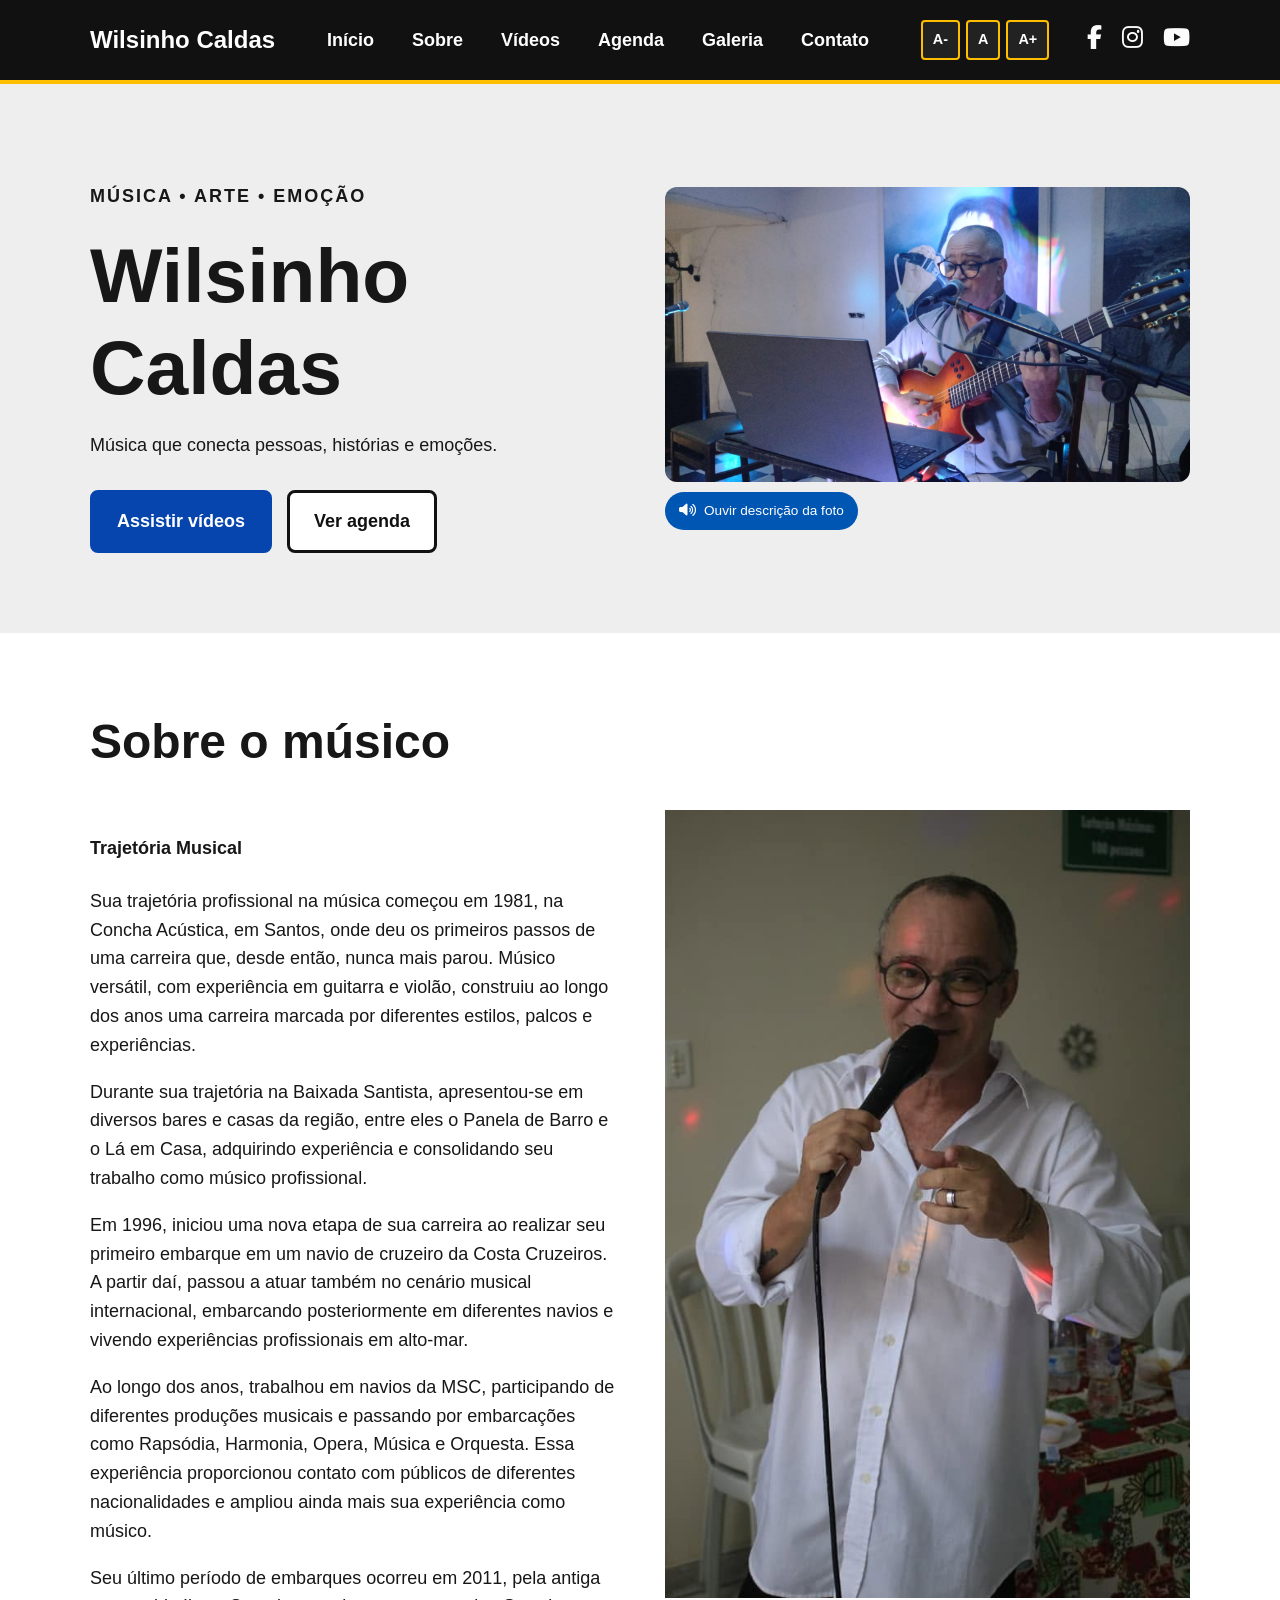
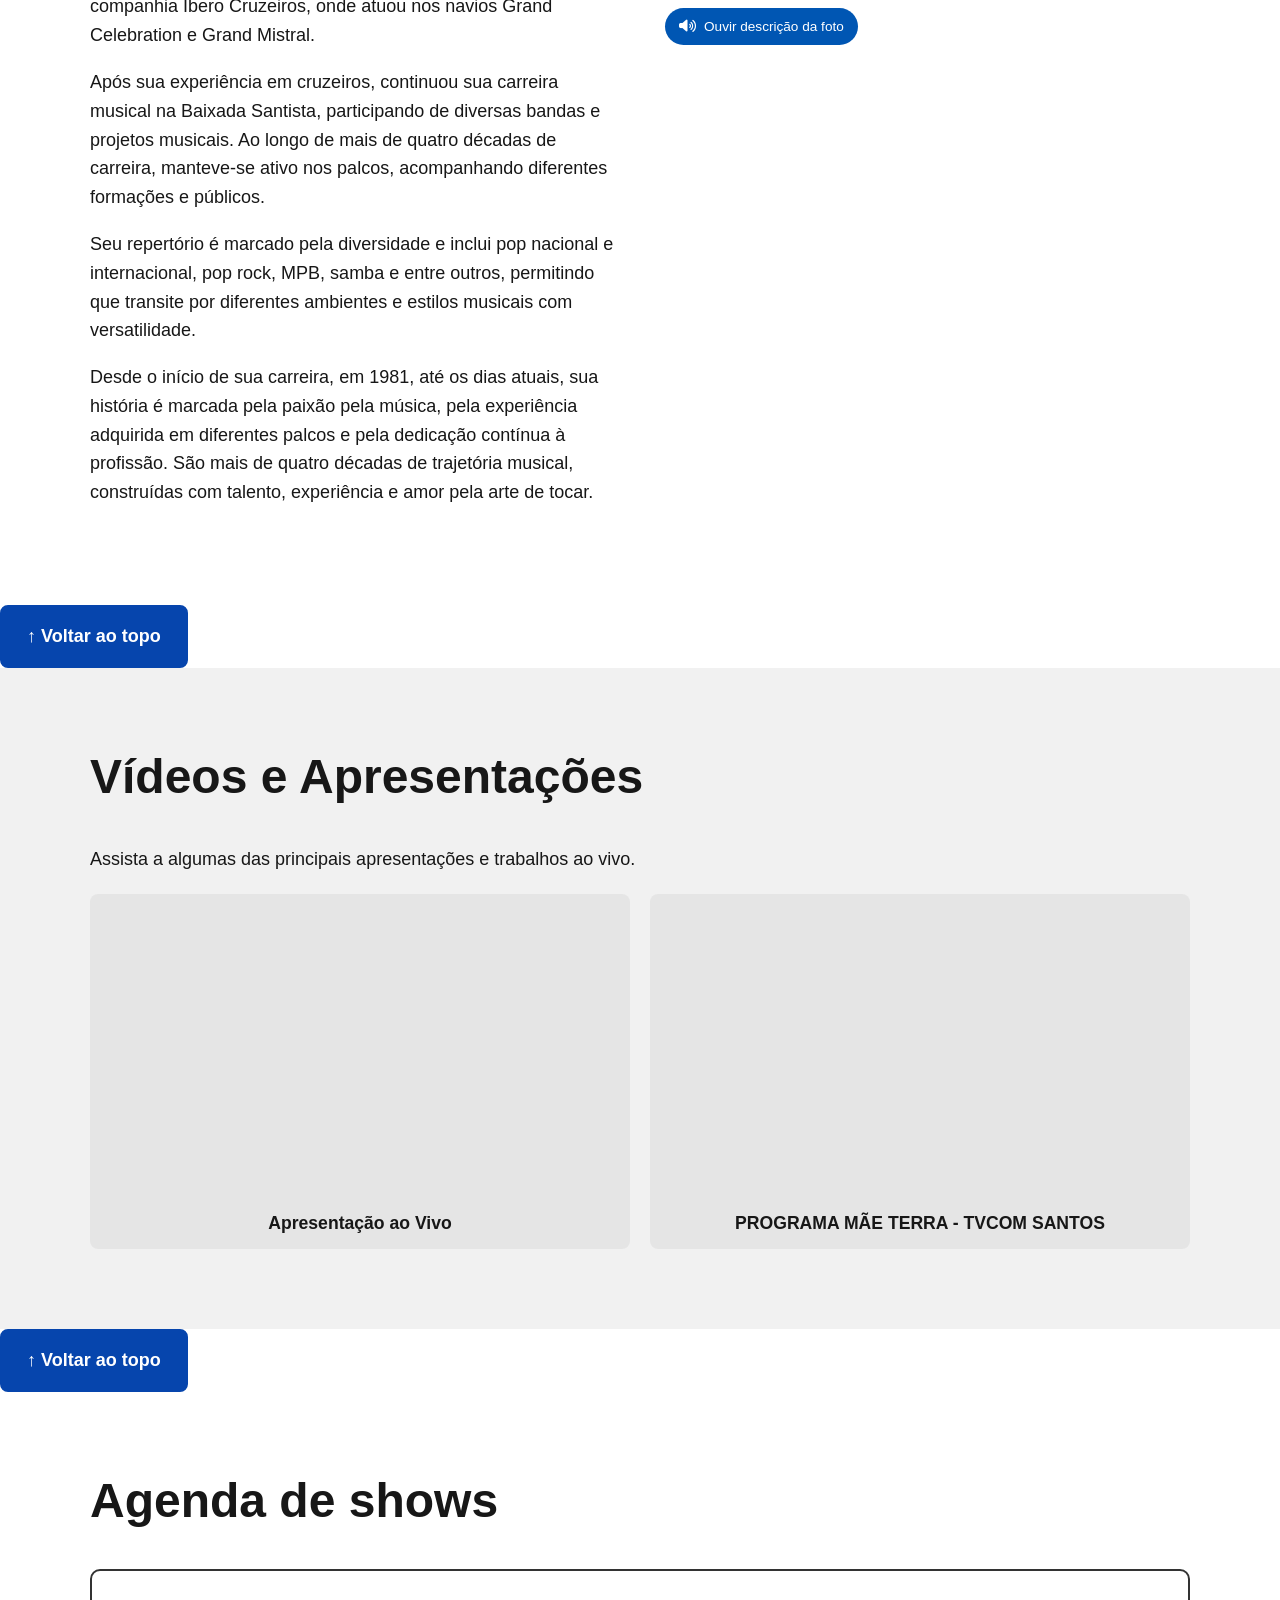
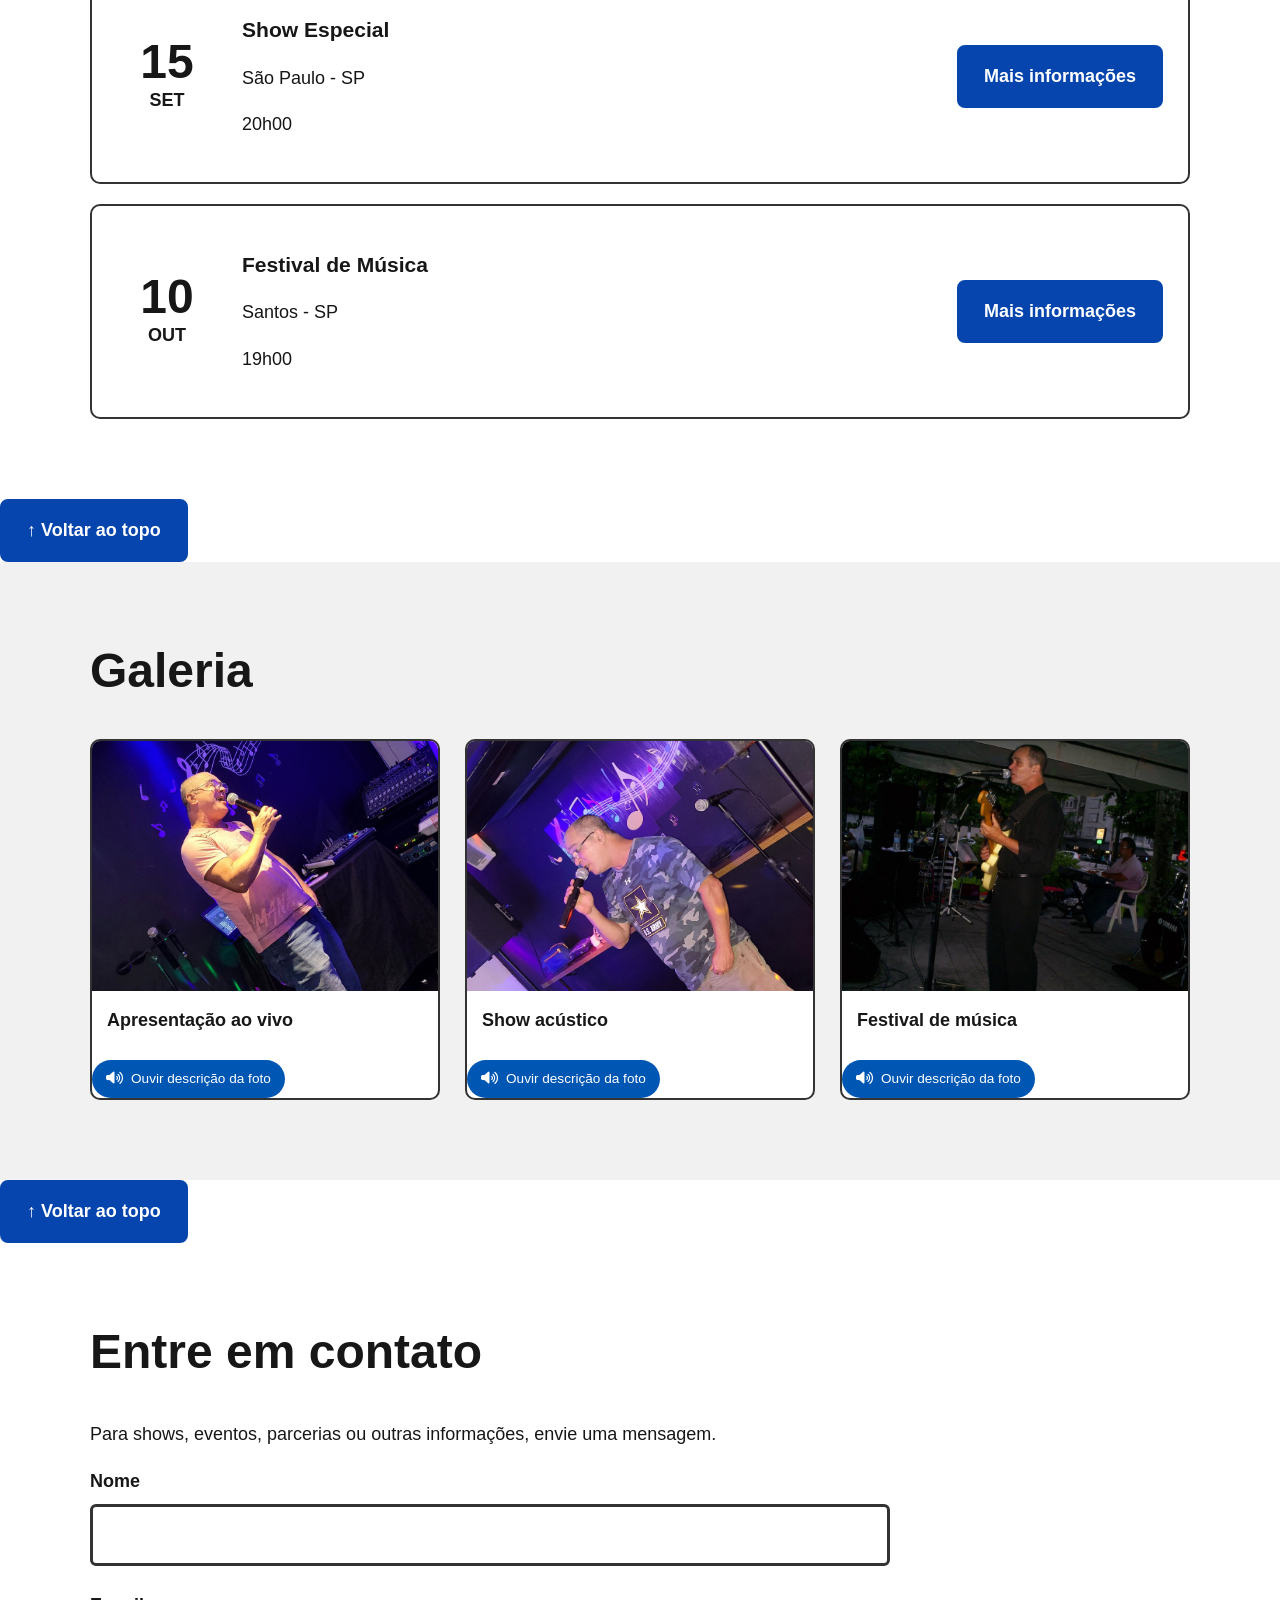
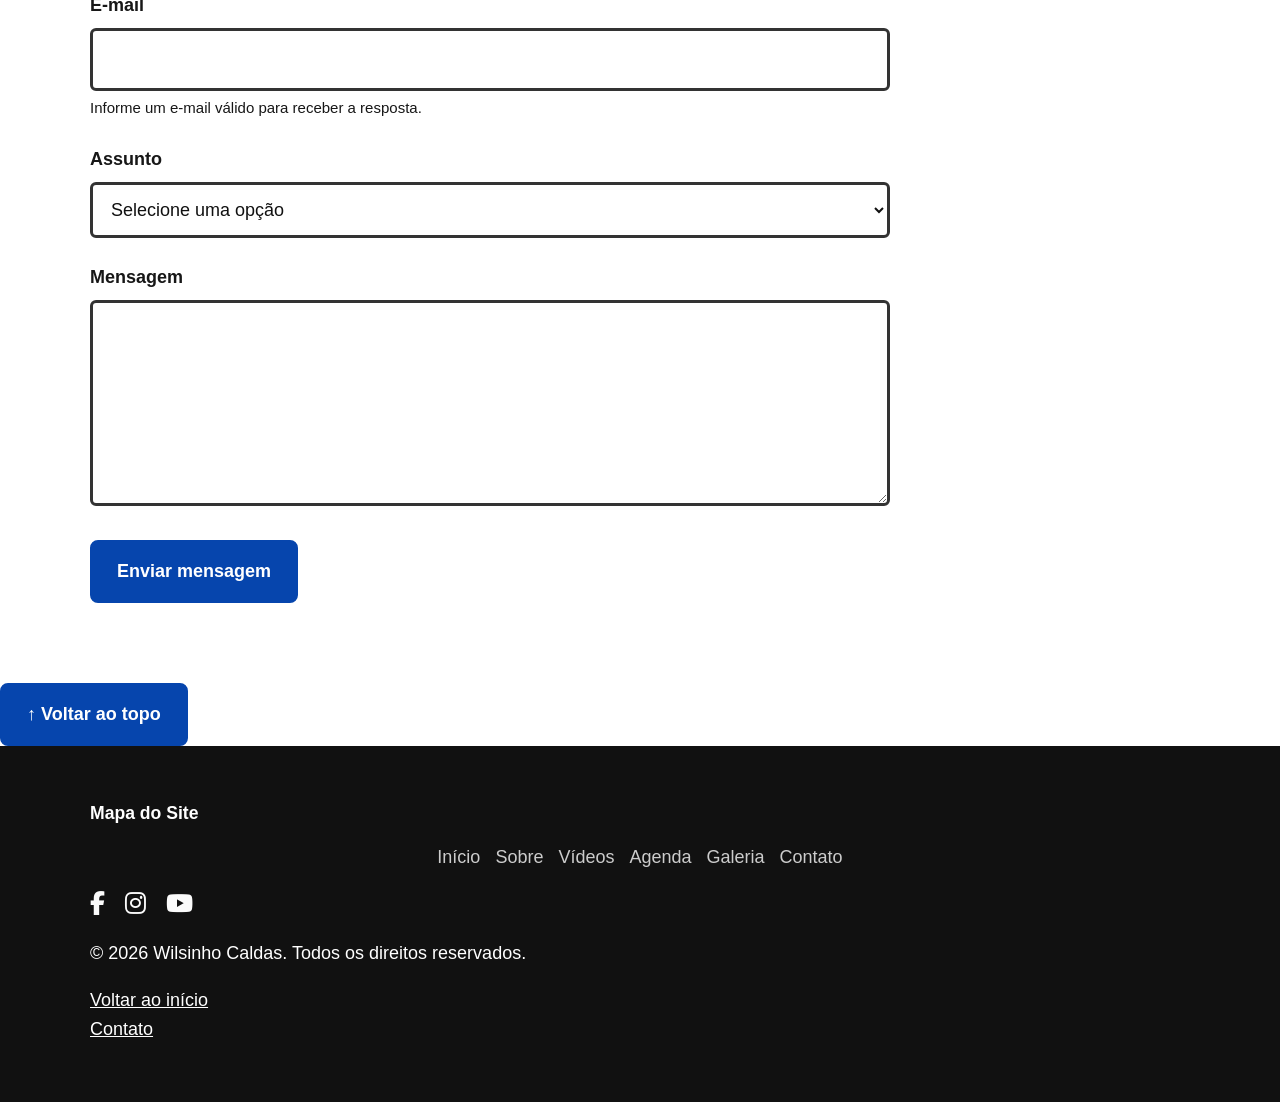
==== index.html @ 538ed463 "Update index.html" ====
<!DOCTYPE html>
<html lang="pt-BR">
<head>
    <meta charset="UTF-8">
    <meta name="viewport" content="width=device-width, initial-scale=1.0">

    <meta name="description"
          content="Site oficial do músico Wilsinho Caldas. Conheça sua história, vídeos, agenda de shows e entre em contato.">

    <title>Wilsinho Caldas | Site Oficial</title>

    <!-- Font Awesome para ícones de redes sociais -->
    <link rel="stylesheet" href="https://cdnjs.cloudflare.com/ajax/libs/font-awesome/6.5.1/css/all.min.css">

    <link rel="stylesheet" href="style.css">
</head>

<body>
    <!-- Link de libras -->
    <script src="https://vlibras.gov.br/app/vlibras-plugin.js"></script>

    <!-- Link para pular diretamente para o conteúdo -->
    <a class="skip-link" href="#conteudo">
        Pular para o conteúdo principal
    </a>

    <!-- Cabeçalho -->
    <header class="cabecalho">
        <div class="container cabecalho-conteudo">
            <a href="#inicio" class="logo" aria-label="Página inicial - Wilsinho Caldas">
                Wilsinho Caldas
            </a>
            <button
                class="menu-mobile-btn"
                id="menu-mobile-btn"
                type="button"
                aria-label="Abrir menu"
                aria-expanded="false"
                aria-controls="menu-principal">
                <i class="fa-solid fa-bars"></i>
            </button>
            <nav id="menu-principal" aria-label="Menu principal">
                <ul class="menu">
                    <li><a href="#inicio">Início</a></li>
                    <li><a href="#sobre">Sobre</a></li>
                    <li><a href="#videos">Vídeos</a></li>
                    <li><a href="#agenda">Agenda</a></li>
                    <li><a href="#galeria">Galeria</a></li>
                    <li><a href="#contato">Contato</a></li>
                </ul>
            </nav>
            <!-- Controles de Acessibilidade (Tamanho da Fonte) -->
            <div class="acessibilidade-fonte" role="region" aria-label="Controles de tamanho de texto">
                <button id="btn-diminuir-fonte" aria-label="Diminuir tamanho do texto" title="Diminuir fonte">A-</button>
                <button id="btn-resetar-fonte" aria-label="Restaurar tamanho original do texto" title="Tamanho padrão">A</button>
                <button id="btn-aumentar-fonte" aria-label="Aumentar tamanho do texto" title="Aumentar fonte">A+</button>
            </div>

            <!-- Redes Sociais no Cabeçalho -->
            <div class="redes-sociais">
                <a href="https://www.facebook.com/wilsinho.caldas" target="_blank" rel="noopener noreferrer" aria-label="Facebook de Wilsinho Caldas">
                    <i class="fa-brands fa-facebook-f"></i>
                </a>
                <a href="https://www.instagram.com/wilsinhocaldas/" target="_blank" rel="noopener noreferrer" aria-label="Instagram de Wilsinho Caldas">
                    <i class="fa-brands fa-instagram"></i>
                </a>
                <a href="https://www.youtube.com" target="_blank" rel="noopener noreferrer" aria-label="YouTube de Wilsinho Caldas">
                    <i class="fa-brands fa-youtube"></i>
                </a>
            </div>
        </div>
    </header>

    <!-- Conteúdo principal -->
    <main id="conteudo">

        <!-- Início -->
        <section id="inicio" class="hero" aria-labelledby="titulo-principal">
            <div class="container hero-conteudo">
                <div class="hero-texto">
                    <p class="subtitulo">MÚSICA • ARTE • EMOÇÃO</p>

                    <h1 id="titulo-principal">
                        Wilsinho Caldas
                    </h1>

                    <p>
                        Música que conecta pessoas, histórias e emoções.
                    </p>

                    <div class="botoes">
                        <a href="#videos" class="botao">
                            Assistir vídeos
                        </a>

                        <a href="#agenda" class="botao botao-secundario">
                            Ver agenda
                        </a>
                    </div>
                </div>

                <div class="hero-imagem">
                    <img
                        src="imagem/wil_tocando1.jpeg"
                        alt="Fotografia em plano médio de Wilsinho Caldas apresentando-se ao vivo. Ele está sentado, usa óculos e camisa cinza, e toca um violão elétrico enquanto canta no microfone em pedestal. À sua frente, sobre um suporte, há um notebook aberto. O painel ao fundo traz uma imagem decorativa sob luzes coloridas."
                    >
                    <button type="button" class="btn-ouvir-descricao" onclick="lerDescricao(this)" aria-label="Ouvir descrição da imagem de Wilsinho Caldas tocando violão">
                        <i class="fa-solid fa-volume-high"></i> Ouvir descrição da foto
                    </button>
                </div>
            </div>
        </section>

        <!-- Sobre -->
        <section id="sobre" class="secao" aria-labelledby="titulo-sobre">
            <div class="container">
                <h2 id="titulo-sobre">
                    Sobre o músico
                </h2>

                <div class="sobre-conteudo">
                    <div class="sobre-texto">
                        <h4>Trajetória Musical</h4>
                        <p>Sua trajetória profissional na música começou em 1981, na Concha Acústica, em Santos, onde deu os primeiros passos de uma carreira que, desde então, nunca mais parou. Músico versátil, com experiência em guitarra e violão, construiu ao longo dos anos uma carreira marcada por diferentes estilos, palcos e experiências.</p>

                        <p>Durante sua trajetória na Baixada Santista, apresentou-se em diversos bares e casas da região, entre eles o Panela de Barro e o Lá em Casa, adquirindo experiência e consolidando seu trabalho como músico profissional.</p>

                        <p>Em 1996, iniciou uma nova etapa de sua carreira ao realizar seu primeiro embarque em um navio de cruzeiro da Costa Cruzeiros. A partir daí, passou a atuar também no cenário musical internacional, embarcando posteriormente em diferentes navios e vivendo experiências profissionais em alto-mar.</p>

                        <p>Ao longo dos anos, trabalhou em navios da MSC, participando de diferentes produções musicais e passando por embarcações como Rapsódia, Harmonia, Opera, Música e Orquesta. Essa experiência proporcionou contato com públicos de diferentes nacionalidades e ampliou ainda mais sua experiência como músico.</p>

                        <p>Seu último período de embarques ocorreu em 2011, pela antiga companhia Ibero Cruzeiros, onde atuou nos navios Grand Celebration e Grand Mistral.</p>

                        <p>Após sua experiência em cruzeiros, continuou sua carreira musical na Baixada Santista, participando de diversas bandas e projetos musicais. Ao longo de mais de quatro décadas de carreira, manteve-se ativo nos palcos, acompanhando diferentes formações e públicos.</p>

                        <p>Seu repertório é marcado pela diversidade e inclui pop nacional e internacional, pop rock, MPB, samba e entre outros, permitindo que transite por diferentes ambientes e estilos musicais com versatilidade.</p>

                        <p>Desde o início de sua carreira, em 1981, até os dias atuais, sua história é marcada pela paixão pela música, pela experiência adquirida em diferentes palcos e pela dedicação contínua à profissão. São mais de quatro décadas de trajetória musical, construídas com talento, experiência e amor pela arte de tocar.</p>
                    </div>

                    <div class="sobre-imagem">
                        <img
                            src="imagem/wil_cantando3.jpg"
                            alt="Fotografia em plano médio de Wilsinho Caldas cantando em um evento interno. Ele é um homem de pele clara, cabelos curtos grisalhos nas laterais e calvo no topo, e usa óculos de armação redonda escura. Veste camisa social branca de mangas compridas dobradas até os antebraços, com pulseiras no pulso esquerdo e aliança. Segura um microfone preto com fio na mão direita e gesticula com a esquerda enquanto sorri olhando para a frente. Ao fundo, há uma parede clara com pontos de luz coloridos, cadeiras plásticas brancas e uma mesa com toalha estampada em vermelho e verde."
                        >
                        <button type="button" class="btn-ouvir-descricao" onclick="lerDescricao(this)" aria-label="Ouvir descrição da foto da seção Sobre">
                            <i class="fa-solid fa-volume-high"></i> Ouvir descrição da foto
                        </button>
                    </div>
                </div>
            </div>
        </section>
        <a href="#inicio" class="voltar-topo">↑ Voltar ao topo</a>

        <!-- Vídeos -->
        <section id="videos"
                 class="secao secao-destaque"
                 aria-labelledby="titulo-videos">
            <div class="container">
                <h2 id="titulo-videos">
                    Vídeos e Apresentações
                </h2>

                <p>
                    Assista a algumas das principais apresentações e trabalhos ao vivo.
                </p>

                <div class="videos-grid">
                    <article class="video-card">
                        <div class="video-container">
                            <!-- Substitua o ID 'ID_DO_VIDEO_1' pelo ID do vídeo do YouTube -->
                            <iframe 
                                src="https://www.youtube.com/embed/ID_DO_VIDEO_1" 
                                title="Apresentação ao vivo de Wilsinho Caldas" 
                                frameborder="0" 
                                allow="accelerometer; autoplay; clipboard-write; encrypted-media; gyroscope; picture-in-picture; web-share" 
                                allowfullscreen>
                            </iframe>
                        </div>
                        <h3>Apresentação ao Vivo</h3>
                    </article>

                    <article class="video-card">
                        <div class="video-container">
                            <!-- YouTube -->
                           <iframe 
                                src="https://www.youtube.com/embed/MsK8QqYfGuM?si=Z5q6EFTGVIvi-ZMw" 
                                title="Programa Mãe Terra - Wilsinho Caldas" 
                                frameborder="0" 
                                allow="accelerometer; autoplay; clipboard-write; encrypted-media; gyroscope; picture-in-picture; web-share" 
                                referrerpolicy="strict-origin-when-cross-origin" 
                                allowfullscreen>
                            </iframe>
                        </div>
                        <h3>PROGRAMA MÃE TERRA - TVCOM SANTOS</h3>
                    </article>
                </div>
            </div>
        </section>
        <a href="#inicio" class="voltar-topo">↑ Voltar ao topo</a>

        <!-- Agenda -->
        <section id="agenda"
                 class="secao"
                 aria-labelledby="titulo-agenda">
            <div class="container">
                <h2 id="titulo-agenda">
                    Agenda de shows
                </h2>

                <div class="agenda">
                    <article class="evento">
                        <time datetime="2026-09-15">
                            <strong>15</strong>
                            <span>SET</span>
                        </time>

                        <div>
                            <h3>Show Especial</h3>
                            <p>São Paulo - SP</p>
                            <p>20h00</p>
                        </div>

                        <a href="#contato" class="botao">
                            Mais informações
                        </a>
                    </article>

                    <article class="evento">
                        <time datetime="2026-10-10">
                            <strong>10</strong>
                            <span>OUT</span>
                        </time>

                        <div>
                            <h3>Festival de Música</h3>
                            <p>Santos - SP</p>
                            <p>19h00</p>
                        </div>

                        <a href="#contato" class="botao">
                            Mais informações
                        </a>
                    </article>
                </div>
            </div>
        </section>
        <a href="#inicio" class="voltar-topo">↑ Voltar ao topo</a>

        <!-- Galeria -->
        <section id="galeria"
                 class="secao secao-destaque"
                 aria-labelledby="titulo-galeria">
            <div class="container">
                <h2 id="titulo-galeria">
                    Galeria
                </h2>

                <div class="galeria">
                    <figure>
                        <img
                            src="imagem/wil_cantando1.jpg"
                            alt="Fotografia em plano médio de Wilsinho Caldas cantando no palco. Ele é um homem de pele clara, calvo e usa óculos. Veste camiseta rosa e calça jeans. Com o corpo inclinado de perfil, ele segura o microfone com a mão direita e canta sorrindo de olhos fechados. O ambiente tem iluminação cênica azul e fundo escuro com desenhos de notas musicais. Ao lado, observa-se uma mesa de som."
                        >
                        <figcaption>
                            Apresentação ao vivo
                        </figcaption>
                        <button type="button" class="btn-ouvir-descricao" onclick="lerDescricao(this)" aria-label="Ouvir descrição da foto Apresentação ao vivo">
                            <i class="fa-solid fa-volume-high"></i> Ouvir descrição da foto
                        </button>
                    </figure>

                    <figure>
                        <img
                            src="imagem/wil_cantando2.jpg"
                            alt="Fotografia em plano médio e ângulo inclinado de Wilsinho Caldas cantando em um palco intimista. Ele usa óculos de grau, camiseta camuflada em tons de cinza com uma estrela e a inscrição U.S. Army no peito, e calça bege com a mão esquerda no bolso. Segura o microfone com a mão direita e canta de perfil. Ao fundo, sob iluminação azul e roxa, há uma parede escura decorada com uma pauta e notas musicais estilizadas, uma caixa de som e outro microfone em pedestal."
                        >
                        <figcaption>
                            Show acústico
                        </figcaption>
                        <button type="button" class="btn-ouvir-descricao" onclick="lerDescricao(this)" aria-label="Ouvir descrição da foto Show acústico">
                            <i class="fa-solid fa-volume-high"></i> Ouvir descrição da foto
                        </button>
                    </figure>

                    <figure>
                        <img
                            src="imagem/will_ilhaPalmas.jpg"
                            alt="Fotografia em plano americano e de perfil de Wilsinho Caldas se apresentando ao ar livre sob uma tenda ao entardecer. Ele tem cabelos curtos, veste camisa e calça pretas, toca uma guitarra elétrica bege com correia e canta em um microfone apoiado em pedestal. Ao fundo, aparecem outros músicos da banda, incluindo um tecladista e um bumbo de bateria Yamaha, além de árvores e prédios iluminados.."
                        >
                        <figcaption>
                            Festival de música
                        </figcaption>
                        <button type="button" class="btn-ouvir-descricao" onclick="lerDescricao(this)" aria-label="Ouvir descrição da foto Festival de música">
                            <i class="fa-solid fa-volume-high"></i> Ouvir descrição da foto
                        </button>
                    </figure>
                </div>
            </div>
        </section>
        <a href="#inicio" class="voltar-topo">↑ Voltar ao topo</a>

        <!-- Contato -->
        <section id="contato" class="secao" aria-labelledby="titulo-contato">
            <div class="container">
                <h2 id="titulo-contato">Entre em contato</h2>

                <p>Para shows, eventos, parcerias ou outras informações, envie uma mensagem.</p>

                <form action="envia.php" method="POST" class="formulario">
                    <div class="campo">
                        <label for="nome">Nome</label>
                        <input type="text" id="nome" name="nome" autocomplete="name" required>
                    </div>

                    <div class="campo">
                        <label for="email">E-mail</label>
                        <input type="email" id="email" name="email" autocomplete="email" aria-describedby="ajuda-email" required>
                        <small id="ajuda-email">Informe um e-mail válido para receber a resposta.</small>
                    </div>

                    <div class="campo">
                        <label for="assunto">Assunto</label>
                        <select id="assunto" name="assunto">
                            <option value="">Selecione uma opção</option>
                            <option value="Contratação para show">Contratação para show</option>
                            <option value="Parceria">Parceria</option>
                            <option value="Informação">Informação</option>
                        </select>
                    </div>

                    <div class="campo">
                        <label for="mensagem">Mensagem</label>
                        <textarea id="mensagem" name="mensagem" rows="6" required></textarea>
                    </div>

                    <button type="submit" class="botao">Enviar mensagem</button>
                </form>
            </div>
        </section>
        <a href="#inicio" class="voltar-topo">↑ Voltar ao topo</a>

    </main>

    <!-- Rodapé -->
    <footer class="rodape">
        <div class="container rodape-conteudo">

            <!-- Mapa do Site -->
            <nav aria-label="Mapa do site" class="mapa-site">
                <h3>Mapa do Site</h3>
                <ul>
                    <li><a href="#inicio">Início</a></li>
                    <li><a href="#sobre">Sobre</a></li>
                    <li><a href="#videos">Vídeos</a></li>
                    <li><a href="#agenda">Agenda</a></li>
                    <li><a href="#galeria">Galeria</a></li>
                    <li><a href="#contato">Contato</a></li>
                </ul>
            </nav>

            <div class="redes-sociais">
                <a href="https://www.facebook.com/wilsinho.caldas" target="_blank" rel="noopener noreferrer" aria-label="Facebook de Wilsinho Caldas">
                    <i class="fa-brands fa-facebook-f"></i>
                </a>
                <a href="https://www.instagram.com/wilsinhocaldas/" target="_blank" rel="noopener noreferrer" aria-label="Instagram de Wilsinho Caldas">
                    <i class="fa-brands fa-instagram"></i>
                </a>
                <a href="https://www.youtube.com" target="_blank" rel="noopener noreferrer" aria-label="YouTube de Wilsinho Caldas">
                    <i class="fa-brands fa-youtube"></i>
                </a>
            </div>

            <div class="rodape-inferior">
                <p>
                    &copy; 2026 Wilsinho Caldas. Todos os direitos reservados.
                </p>

                <nav aria-label="Links do rodapé">
                    <ul>
                        <li><a href="#inicio">Voltar ao início</a></li>
                        <li><a href="#contato">Contato</a></li>
                    </ul>
                </nav>
            </div>
        </div>
    </footer>

    <script>

 // ===============================================
// MENU HAMBURGUER
// ===============================================
document.addEventListener('DOMContentLoaded', function () {

    const botao = document.getElementById('menu-mobile-btn');
    const menu = document.getElementById('menu-principal');

    if (botao && menu) {
        const icone = botao.querySelector('i');

        botao.addEventListener('click', function () {
            const aberto = menu.classList.toggle('ativo');

            botao.setAttribute('aria-expanded', aberto);

            if (icone) {
                icone.classList.toggle('fa-bars', !aberto);
                icone.classList.toggle('fa-xmark', aberto);
            }
        });

        // Fecha o menu depois de clicar em uma opção
        menu.querySelectorAll('a').forEach(function (link) {
            link.addEventListener('click', function () {
                menu.classList.remove('ativo');
                botao.setAttribute('aria-expanded', 'false');

                if (icone) {
                    icone.classList.remove('fa-xmark');
                    icone.classList.add('fa-bars');
                }
            });
        });
    }

    // ===============================================
    // CONTROLE DE TAMANHO DA FONTE
    // ===============================================
    const aumentar = document.getElementById('btn-aumentar-fonte');
    const diminuir = document.getElementById('btn-diminuir-fonte');
    const resetar = document.getElementById('btn-resetar-fonte');

    const PADRAO = 18;
    const MINIMO = 14;
    const MAXIMO = 26;
    let tamanho = parseInt(localStorage.getItem('tamanhoFontePadrao')) || PADRAO;

    function aplicarFonte() {
        document.body.style.fontSize = tamanho + 'px';
        localStorage.setItem('tamanhoFontePadrao', tamanho);
    }

    aplicarFonte();

    if (aumentar) {
        aumentar.addEventListener('click', function () {
            if (tamanho < MAXIMO) {
                tamanho += 2;
                aplicarFonte();
            }
        });
    }

    if (diminuir) {
        diminuir.addEventListener('click', function () {
            if (tamanho > MINIMO) {
                tamanho -= 2;
                aplicarFonte();
            }
        });
    }

    if (resetar) {
        resetar.addEventListener('click', function () {
            tamanho = PADRAO;
            aplicarFonte();
        });
    }
});

// ===============================================
// AUDIODESCRIÇÃO DAS IMAGENS
// ===============================================
function lerDescricao(botao) {
    if ('speechSynthesis' in window) {
        window.speechSynthesis.cancel();

        const container = botao.closest(
            '.hero-imagem, .sobre-imagem, figure'
        );

        const imagem = container
            ? container.querySelector('img')
            : null;

        const texto = imagem ? imagem.alt : '';

        if (texto) {
            const fala = new SpeechSynthesisUtterance(texto);
            fala.lang = 'pt-BR';
            fala.rate = 1.0;
            window.speechSynthesis.speak(fala);
        }
    } else {
        alert('Seu navegador não suporta leitura de voz.');
    }
}
    </script>
</body>
</html>
---- style.css ----
/* =========================================
   CONFIGURAÇÕES GERAIS
========================================= */

* {
    box-sizing: border-box;
}

html {
    scroll-behavior: smooth;
}

body {
    margin: 0;
    font-family: Arial, Helvetica, sans-serif;
    font-size: 18px;
    line-height: 1.6;
    background: #ffffff;
    color: #171717;
}

img {
    max-width: 100%;
    height: auto;
    display: block;
}

a {
    color: #0645ad;
}

button,
input,
select,
textarea {
    font: inherit;
}

.container {
    width: min(1100px, 92%);
    margin: 0 auto;
}


/* =========================================
   ACESSIBILIDADE
========================================= */

.skip-link {
    position: absolute;
    top: -100px;
    left: 20px;
    background: #000;
    color: #fff;
    padding: 12px 18px;
    z-index: 9999;
    text-decoration: none;
    font-weight: bold;
}

.skip-link:focus {
    top: 20px;
}


/* Foco sempre visível */

:focus-visible {
    outline: 4px solid #ffbf00;
    outline-offset: 4px;
}


/* =========================================
   CABEÇALHO
========================================= */

.cabecalho {
    background: #111111;
    color: white;
    border-bottom: 4px solid #ffbf00;
}

.cabecalho-conteudo {
    min-height: 80px;

    display: flex;
    align-items: center;
    justify-content: space-between;

    gap: 30px;
}

.logo {
    color: #ffffff;
    font-size: 1.5rem;
    font-weight: bold;
    text-decoration: none;
}

.menu {
    display: flex;
    flex-wrap: wrap;
    gap: 10px;

    margin: 0;
    padding: 0;

    list-style: none;
}

.menu a {
    display: block;

    padding: 10px 14px;

    color: #ffffff;
    text-decoration: none;
    font-weight: bold;

    border-radius: 6px;
}

.menu a:hover {
    background: #ffffff;
    color: #111111;
}


/* =========================================
   HERO
========================================= */

.hero {
    background: #eeeeee;
    padding: 80px 0;
}

.hero-conteudo {
    display: grid;
    grid-template-columns: 1fr 1fr;
    align-items: center;
    gap: 50px;
}

.subtitulo {
    font-weight: bold;
    letter-spacing: 2px;
}

h1,
h2,
h3 {
    line-height: 1.2;
}

h1 {
    font-size: clamp(2.5rem, 6vw, 5rem);
    margin: 15px 0;
}

h2 {
    font-size: clamp(2rem, 4vw, 3rem);
    margin-top: 0;
}

.hero-imagem img {
    width: 100%;
    max-height: 550px;
    object-fit: cover;
    border-radius: 12px;
}

.botoes {
    display: flex;
    flex-wrap: wrap;
    gap: 15px;
    margin-top: 30px;
}


/* =========================================
   BOTÕES
========================================= */

.botao {
    display: inline-block;

    padding: 14px 24px;

    background: #0645ad;
    color: #ffffff;

    border: 3px solid #0645ad;
    border-radius: 8px;

    font-weight: bold;
    text-decoration: none;

    cursor: pointer;
}

.botao:hover {
    background: #ffffff;
    color: #0645ad;
}

.botao-secundario {
    background: #ffffff;
    color: #111111;
    border-color: #111111;
}

.botao-secundario:hover {
    background: #111111;
    color: #ffffff;
}
.voltar-topo {
    display: inline-block;

    padding: 14px 24px;

    background: #0645ad;
    color: #ffffff;

    border: 3px solid #0645ad;
    border-radius: 8px;

    font-weight: bold;
    text-decoration: none;

    cursor: pointer;
}
.voltar-topo:hover {
    background: #ffffff;
    color: #0645ad;
}
/* =========================================
   SEÇÕES
========================================= */

.secao {
    padding: 80px 0;
}

.secao-destaque {
    background: #f1f1f1;
}


/* =========================================
   SOBRE
========================================= */

.sobre-conteudo {
    display: grid;
    grid-template-columns: 1fr 1fr;
    gap: 50px;
}

.destaques {
    display: grid;
    grid-template-columns: repeat(3, 1fr);
    gap: 15px;
}

.card {
    padding: 25px;

    background: #ffffff;

    border: 2px solid #333;
    border-radius: 10px;

    text-align: center;
}

.card strong,
.card span {
    display: block;
}

.card strong {
    font-size: 2rem;
}


/* =========================================
   MÚSICAS
========================================= */

.musicas {
    display: grid;
    gap: 20px;
}

.musica {
    padding: 25px;

    background: #ffffff;

    border: 2px solid #333;
    border-radius: 10px;
}

.musica h3 {
    margin-bottom: 5px;
}

.musica audio {
    width: 100%;
    margin-top: 15px;
}


/* =========================================
   AGENDA
========================================= */

.agenda {
    display: grid;
    gap: 20px;
}

.evento {
    display: grid;

    grid-template-columns: 100px 1fr auto;

    align-items: center;

    gap: 25px;

    padding: 25px;

    border: 2px solid #333;
    border-radius: 10px;
}

.evento time {
    text-align: center;
}

.evento time strong {
    display: block;
    font-size: 3rem;
    line-height: 1;
}

.evento time span {
    font-weight: bold;
}


/* =========================================
   GALERIA
========================================= */

.galeria {
    display: grid;

    grid-template-columns: repeat(3, 1fr);

    gap: 20px;
}

.galeria figure {
    margin: 0;

    background: #ffffff;

    border: 2px solid #333;
    border-radius: 10px;

    overflow: hidden;
}

.galeria img {
    width: 100%;
    height: 250px;

    object-fit: cover;
}

.galeria figcaption {
    padding: 15px;
    font-weight: bold;
}


/* =========================================
   FORMULÁRIO
========================================= */

.formulario {
    max-width: 800px;
}

.campo {
    margin-bottom: 25px;
}

.campo label {
    display: block;

    margin-bottom: 8px;

    font-weight: bold;
}

.campo input,
.campo select,
.campo textarea {
    width: 100%;

    padding: 14px;

    background: #ffffff;
    color: #111111;

    border: 3px solid #333;
    border-radius: 6px;
}

.campo textarea {
    resize: vertical;
}

.campo small {
    display: block;
    margin-top: 5px;
}


/* =========================================
   RODAPÉ
========================================= */

.rodape {
    padding: 40px 0;

    background: #111111;
    color: #ffffff;
}

.rodape a {
    color: #ffffff;
}

.rodape ul {
    padding: 0;
    list-style: none;
}


/* =========================================
   RESPONSIVIDADE
========================================= */

@media (max-width: 800px) {

    .cabecalho-conteudo {
        flex-direction: column;
        align-items: flex-start;

        padding: 20px 0;
    }

    .menu {
        width: 100%;
    }

    .menu li {
        flex: 1 1 auto;
    }

    .menu a {
        text-align: center;
    }

    .hero-conteudo,
    .sobre-conteudo {
        grid-template-columns: 1fr;
    }

    .destaques {
        grid-template-columns: 1fr;
    }

    .evento {
        grid-template-columns: 1fr;
        text-align: center;
    }

    .galeria {
        grid-template-columns: 1fr;
    }

    .galeria img {
        height: auto;
    }
}


/* =========================================
   REDUÇÃO DE MOVIMENTO
========================================= */

@media (prefers-reduced-motion: reduce) {

    html {
        scroll-behavior: auto;
    }

    *,
    *::before,
    *::after {
        animation-duration: 0.01ms !important;
        animation-iteration-count: 1 !important;
        transition-duration: 0.01ms !important;
        scroll-behavior: auto !important;
    }
}
/* Container pai dos ícones */
.redes-sociais {
    display: flex;             /* Transforma o container em flexbox */
    align-items: center;       /* Alinha verticalmente os ícones */
    gap: 20px;                 /* Espaço de 20px entre cada ícone */
}

/* Estilo para os ícones */
.redes-sociais i {
    font-size: 24px;           /* Aumente ou diminua o tamanho do ícone aqui */
    color: lch(98.62% 0.01 296.81);               /* Exemplo de cor para os ícones (opcional) */
    transition: color 0.3s;    /* Transição suave de cor ao passar o mouse */
}

/* Efeito ao passar o mouse sobre o ícone (opcional) */
.redes-sociais a:hover i {
    color: #007bff;            /* Altera a cor quando o usuário passa o mouse */
}
.rodape .mapa-site {
    margin-bottom: 20px;
}

.rodape .mapa-site h3 {
    font-size: 1.1rem;
    margin-bottom: 10px;
    color: #fff;
}

.rodape .mapa-site ul {
    list-style: none;
    padding: 0;
    display: flex;
    flex-wrap: wrap;
    gap: 15px;
    justify-content: center;
}

.rodape .mapa-site a {
    color: #ccc;
    text-decoration: none;
    transition: color 0.3s;
}

.rodape .mapa-site a:hover {
    color: #fff;
}
/* Layout da grade de vídeos */
.videos-grid {
    display: grid;
    grid-template-columns: repeat(auto-fit, minmax(300px, 1fr));
    gap: 20px;
    margin-top: 20px;
}

.video-card {
    background-color: rgba(0, 0, 0, 0.05);
    border-radius: 8px;
    overflow: hidden;
    padding-bottom: 15px;
}

.video-card h3 {
    margin: 15px 10px 0 10px;
    font-size: 1.1rem;
    text-align: center;
}

/* Mantém a proporção 16:9 do vídeo */
.video-container {
    position: relative;
    padding-bottom: 56.25%; /* 16:9 */
    height: 0;
    overflow: hidden;
}

.video-container iframe {
    position: absolute;
    top: 0;
    left: 0;
    width: 100%;
    height: 100%;
}
/* Contêiner da foto com o texto/botão embaixo */
.card-imagem-acessivel {
    display: flex;
    flex-direction: column !important; /* Força os elementos a ficarem empilhados (Imagem em cima, texto embaixo) */
    align-items: center;
    justify-content: flex-start;
    width: 100%;
    margin-bottom: 20px;
}

/* Garante que a imagem ocupe a largura correta e não empurre o texto para o lado */
.card-imagem-acessivel img {
    width: 100%;
    height: auto;
    display: block;
    border-radius: 8px;
}

/* Estilo da legenda da imagem */
.card-imagem-acessivel figcaption {
    margin-top: 8px;
    font-size: 0.95rem;
    text-align: center;
}

/* Botão de ouvir a descrição posicionado bem abaixo da foto/legenda */
.btn-ouvir-descricao {
    margin-top: 10px;
    padding: 8px 14px;
    background-color: #0056b3;
    color: #ffffff;
    border: none;
    border-radius: 20px;
    font-size: 0.85rem;
    cursor: pointer;
    display: inline-flex;
    align-items: center;
    gap: 8px;
    transition: background-color 0.3s ease;
}

.btn-ouvir-descricao:hover {
    background-color: #003d80;
}

.btn-ouvir-descricao:focus {
    outline: 3px solid #ffbf47;
}

/* Ajuste específico para a Galeria */
.galeria {
    display: grid;
    grid-template-columns: repeat(auto-fit, minmax(280px, 1fr));
    gap: 25px;
}

.galeria figure {
    margin: 0;
}
/* =========================================
   CONTROLES DE FONTE / ACESSIBILIDADE
========================================= */

.acessibilidade-fonte {
    display: flex;
    align-items: center;
    gap: 6px;
}

.acessibilidade-fonte button {
    background: #222222;
    color: #ffffff;
    border: 2px solid #ffbf00;
    border-radius: 4px;
    padding: 6px 10px;
    font-size: 0.9rem;
    font-weight: bold;
    cursor: pointer;
    transition: background-color 0.2s, color 0.2s;
}

.acessibilidade-fonte button:hover {
    background: #ffbf00;
    color: #111111;
}

.acessibilidade-fonte button:focus-visible {
    outline: 3px solid #ffffff;
    outline-offset: 2px;
}
/* ===============================================
   RESPONSIVIDADE (TELEMÓVEL E TABLET)
   =============================================== */

/* MENU HAMBURGUER */

.menu-mobile-btn {
    display: none;
    background: transparent;
    border: 2px solid #ffbf00;
    color: #ffffff;
    font-size: 25px;
    padding: 8px 14px;
    border-radius: 6px;
    cursor: pointer;
}

/* TABLETS E CELULARES */

@media (max-width: 900px) {

    .cabecalho-conteudo {
        flex-direction: row;
        flex-wrap: wrap;
        justify-content: space-between;
        align-items: center;
        gap: 12px;
        padding: 15px 0;
    }

    .menu-mobile-btn {
        display: block;
        order: 2;
    }

    nav#menu-principal {
        display: none;
        width: 100%;
        order: 4;
        margin-top: 10px;
    }

    nav#menu-principal.ativo {
        display: block;
    }

    .menu {
        display: flex;
        flex-direction: column;
        width: 100%;
        gap: 5px;
    }

    .menu li {
        width: 100%;
    }

    .menu a {
        display: block;
        text-align: center;
        padding: 12px;
    }

    .acessibilidade-fonte,
    .redes-sociais {
        order: 3;
    }

    .hero-conteudo,
    .sobre-conteudo {
        grid-template-columns: 1fr;
        gap: 25px;
    }

    .hero {
        padding: 40px 0;
    }

    .secao {
        padding: 45px 0;
    }

    .destaques {
        grid-template-columns: 1fr;
    }

    .videos-grid,
    .galeria {
        grid-template-columns: 1fr;
    }

    .evento {
        display: flex;
        flex-direction: column;
        text-align: center;
    }

    .container {
        width: 92%;
    }

    iframe {
        max-width: 100%;
    }
}

/* CELULARES PEQUENOS */

@media (max-width: 480px) {

    body {
        font-size: 16px;
    }

    .logo {
        font-size: 1.2rem;
    }

    .hero h1 {
        font-size: 2.3rem;
    }

    .botoes {
        flex-direction: column;
    }

    .botoes .botao {
        width: 100%;
        text-align: center;
    }

    .acessibilidade-fonte button {
        padding: 5px 8px;
    }

    .redes-sociais {
        gap: 12px;
    }

}
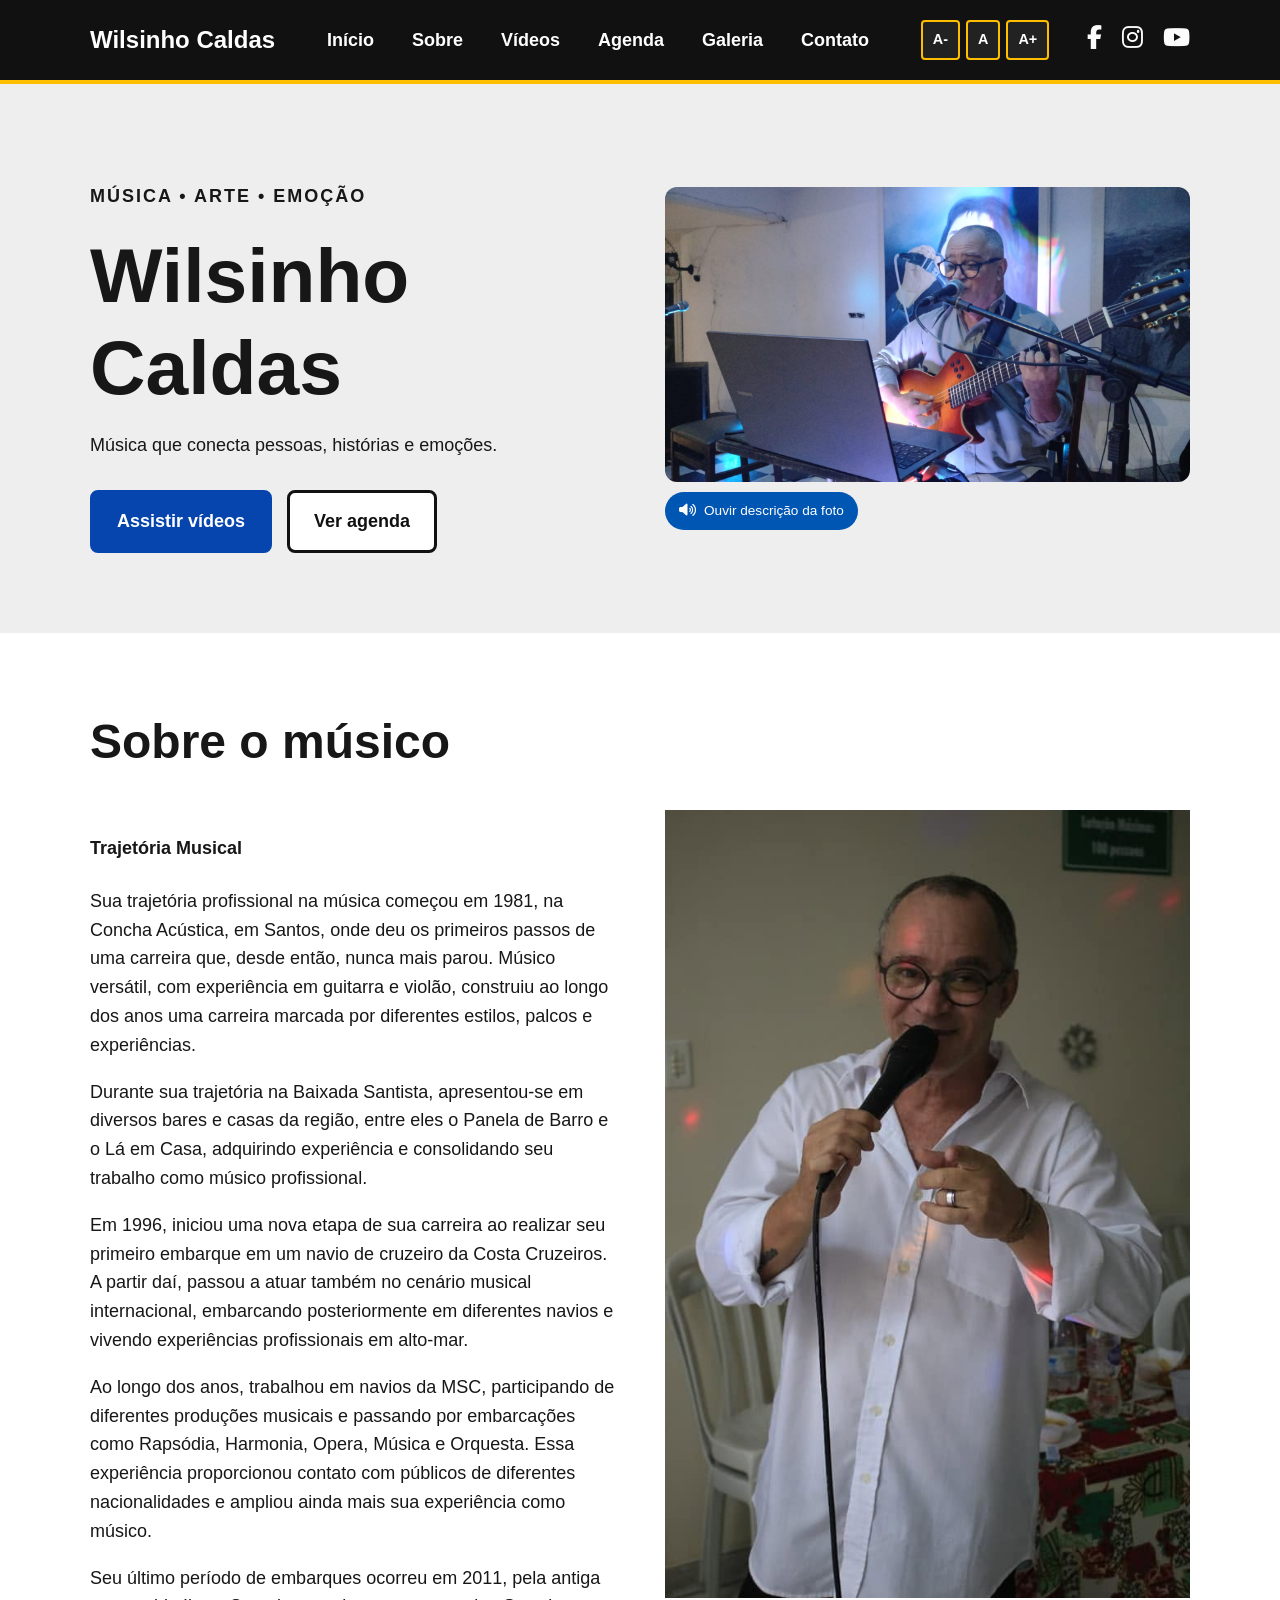
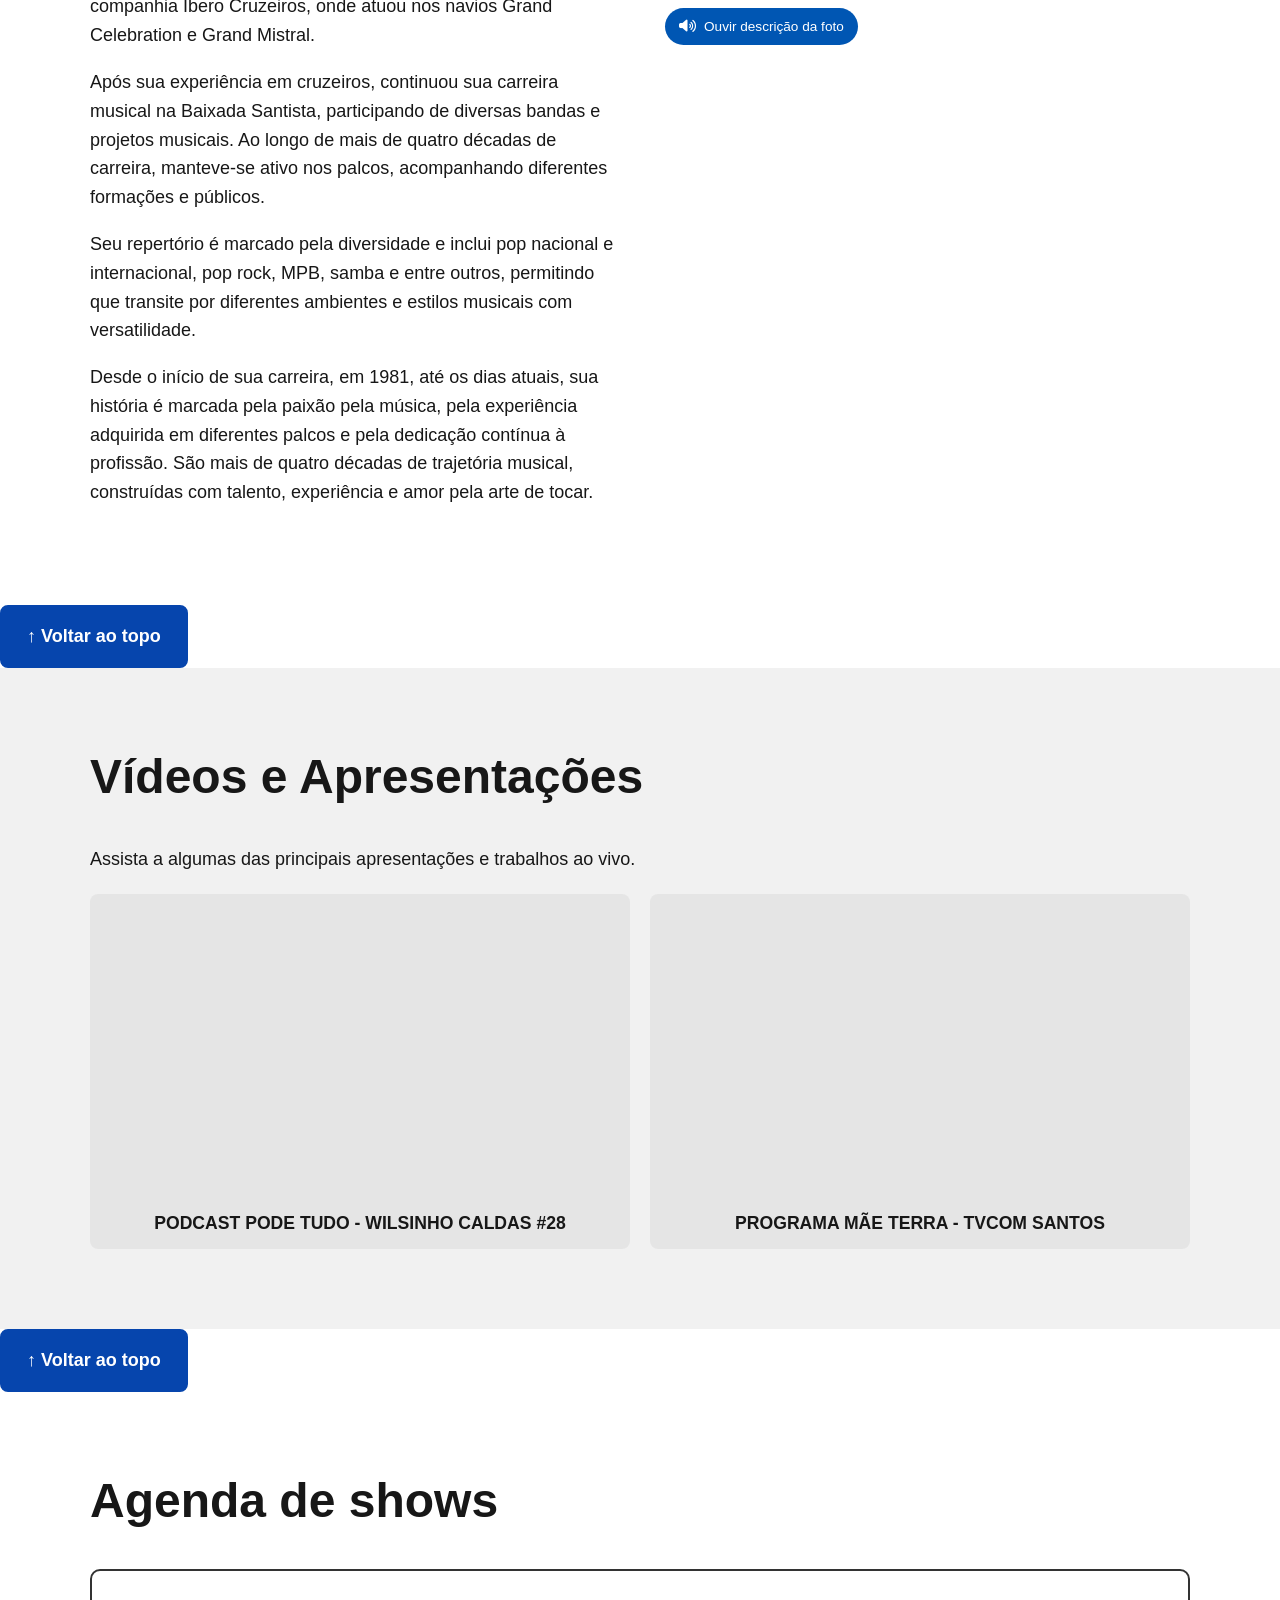
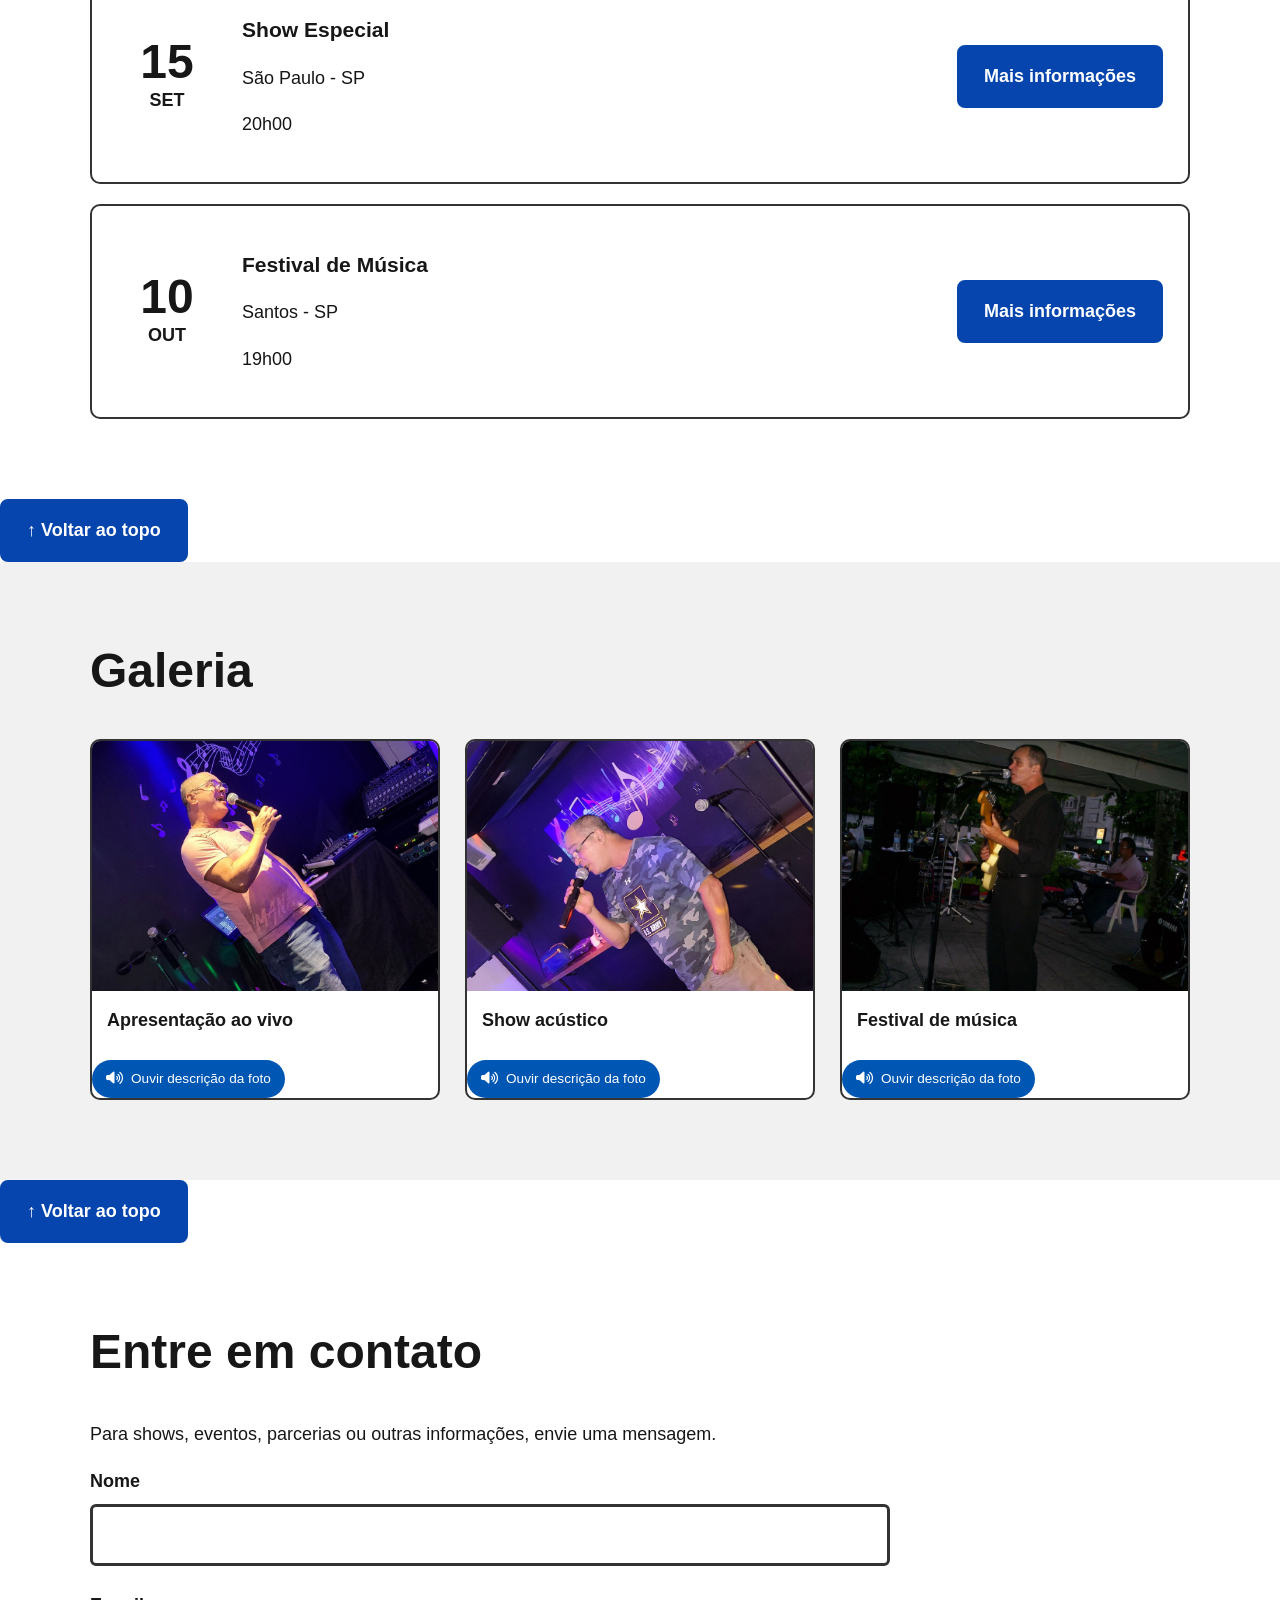
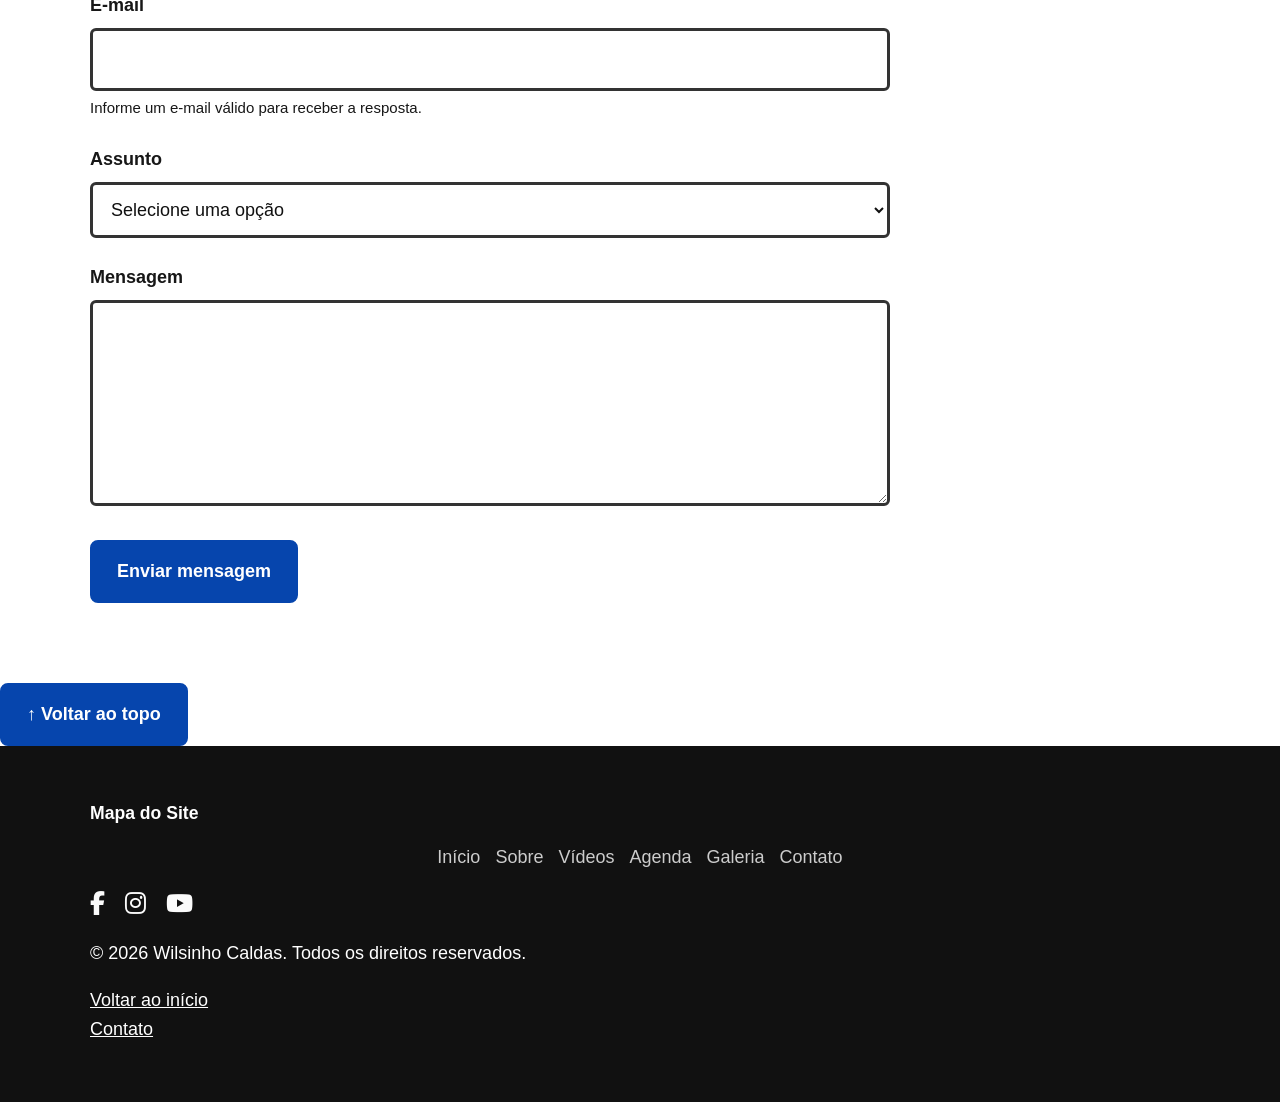
==== commit ce25a8f3: "Update print statement from 'Hello' to 'Goodbye'" ====
--- a/index.html
+++ b/index.html
@@ -170,14 +170,14 @@
                         <div class="video-container">
                             <!-- Substitua o ID 'ID_DO_VIDEO_1' pelo ID do vídeo do YouTube -->
                             <iframe 
-                                src="https://www.youtube.com/embed/ID_DO_VIDEO_1" 
-                                title="Apresentação ao vivo de Wilsinho Caldas" 
+                                src="https://www.youtube.com/watch?v=W_fGcI_fR4o" 
+                                title="PODCAST PODE TUDO - WILSINHO CALDAS #28" 
                                 frameborder="0" 
                                 allow="accelerometer; autoplay; clipboard-write; encrypted-media; gyroscope; picture-in-picture; web-share" 
                                 allowfullscreen>
                             </iframe>
                         </div>
-                        <h3>Apresentação ao Vivo</h3>
+                        <h3>PODCAST PODE TUDO - WILSINHO CALDAS #28</h3>
                     </article>
 
                     <article class="video-card">
--- a/style.css
+++ b/style.css
@@ -833,3 +833,49 @@
     }
 
 }
+@media (max-width: 900px) {
+
+    .cabecalho-conteudo {
+        display: flex;
+        flex-direction: row;
+        flex-wrap: wrap;
+        align-items: center;
+        justify-content: space-between;
+    }
+
+    .menu-mobile-btn {
+        display: block;
+        cursor: pointer;
+    }
+
+    nav#menu-principal {
+        display: none;
+        width: 100%;
+        order: 4;
+    }
+
+    nav#menu-principal.ativo {
+        display: block;
+    }
+
+    nav#menu-principal .menu {
+        display: flex;
+        flex-direction: column;
+        width: 100%;
+        margin: 0;
+        padding: 0;
+    }
+
+    nav#menu-principal .menu li {
+        width: 100%;
+    }
+
+    nav#menu-principal .menu a {
+        display: block;
+        width: 100%;
+        padding: 12px;
+        color: white;
+        text-align: center;
+        background: #222;
+    }
+}
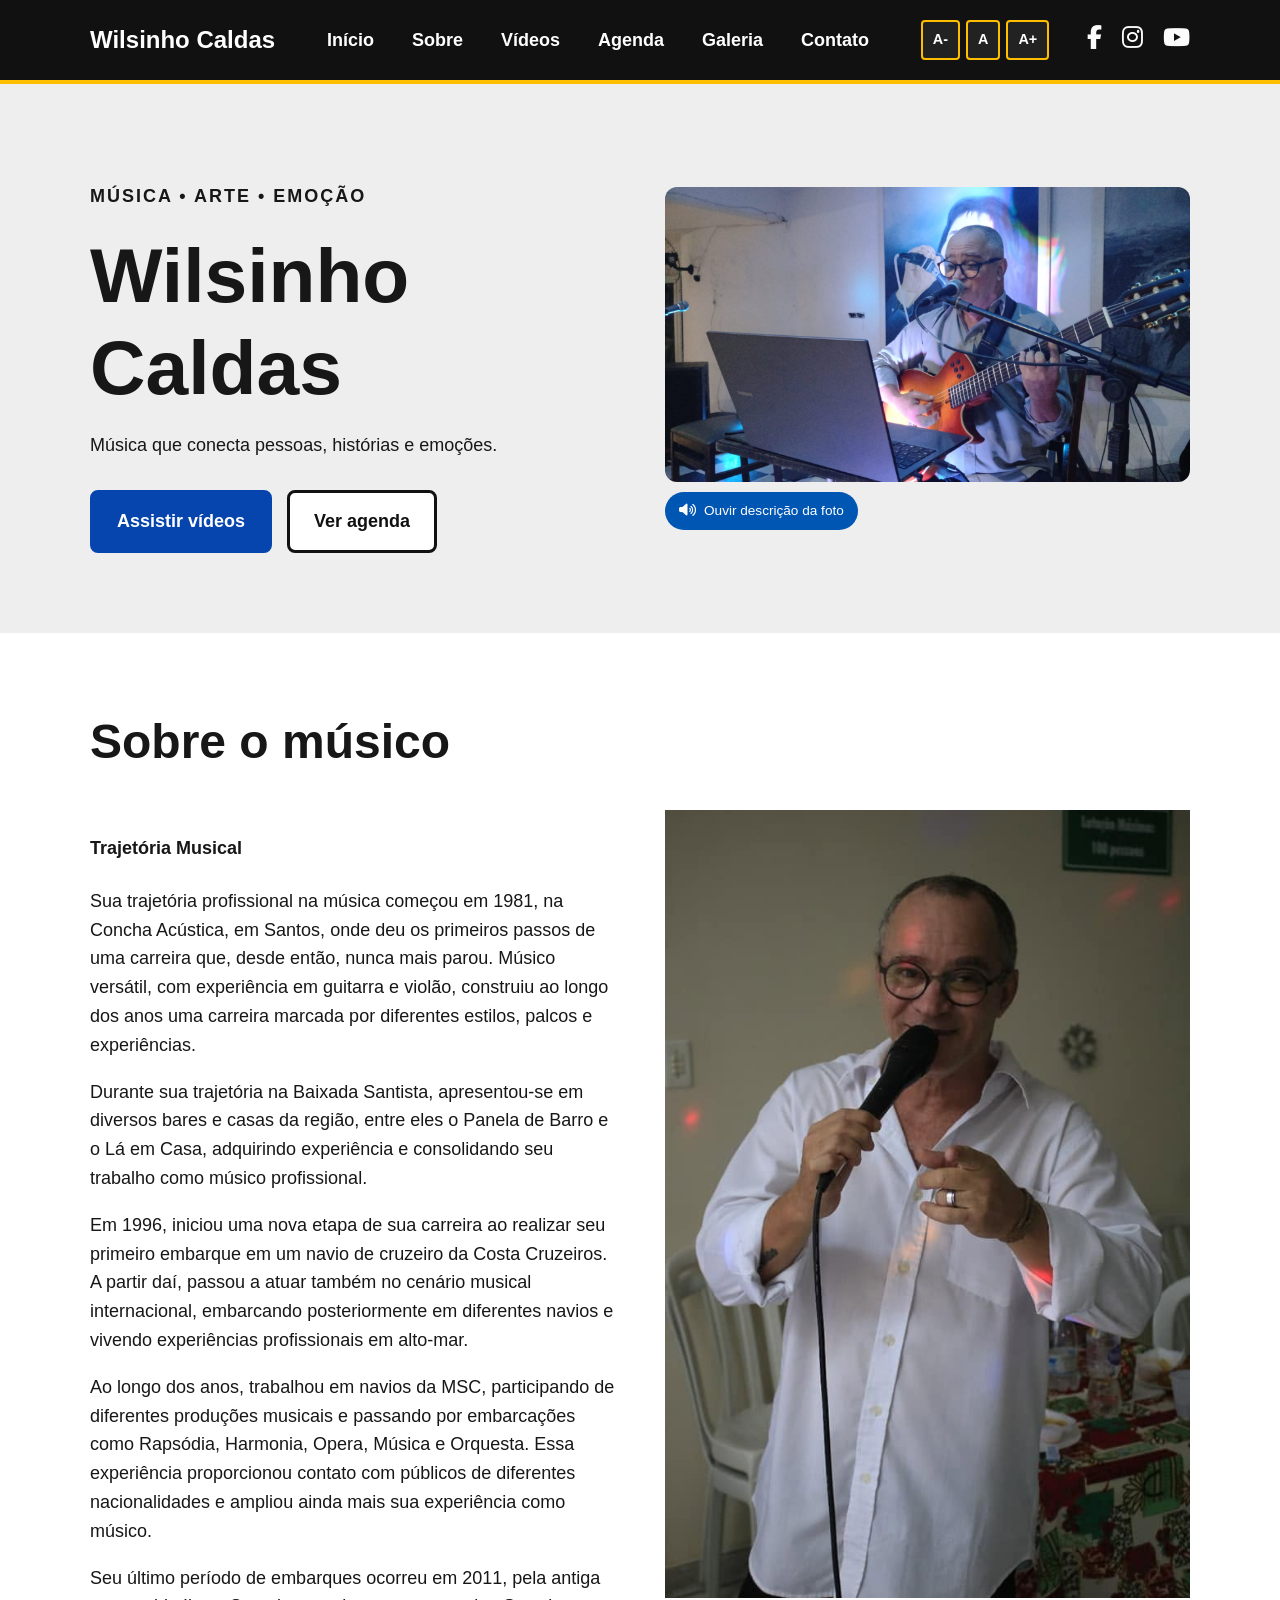
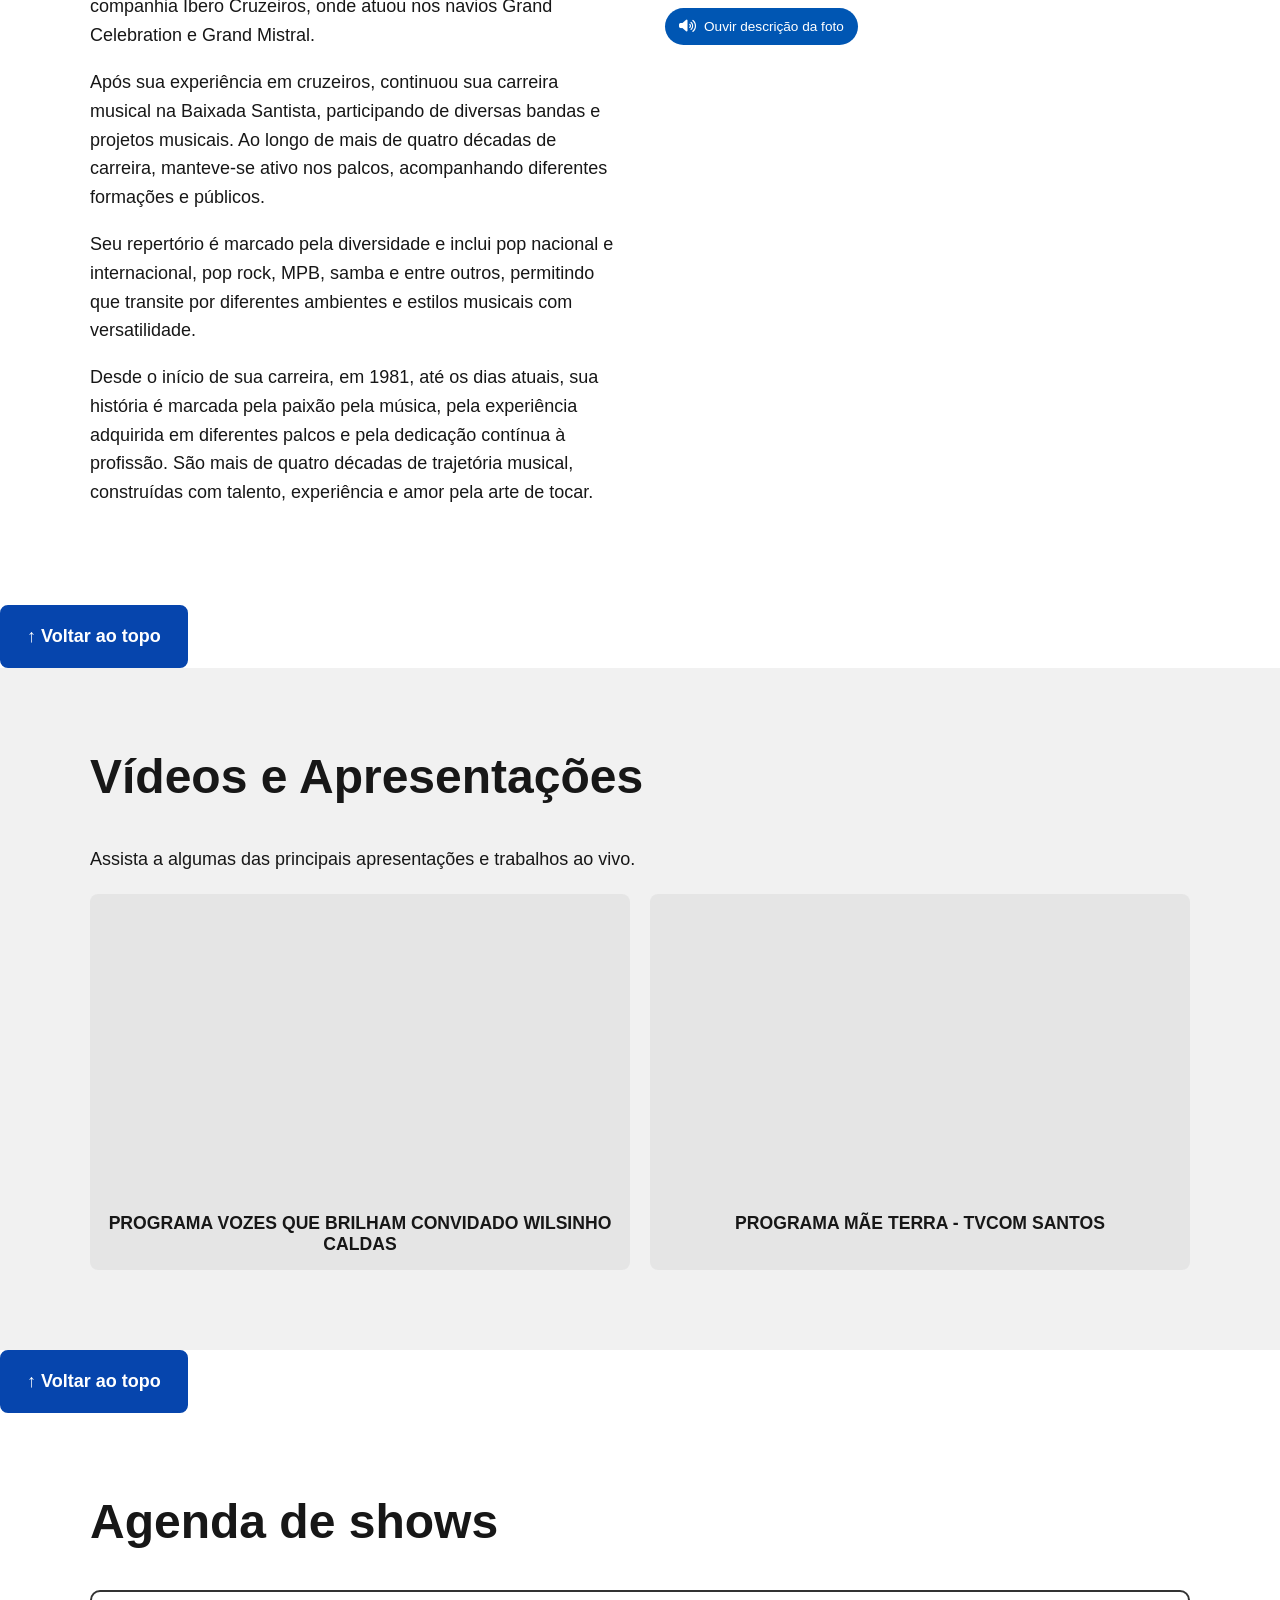
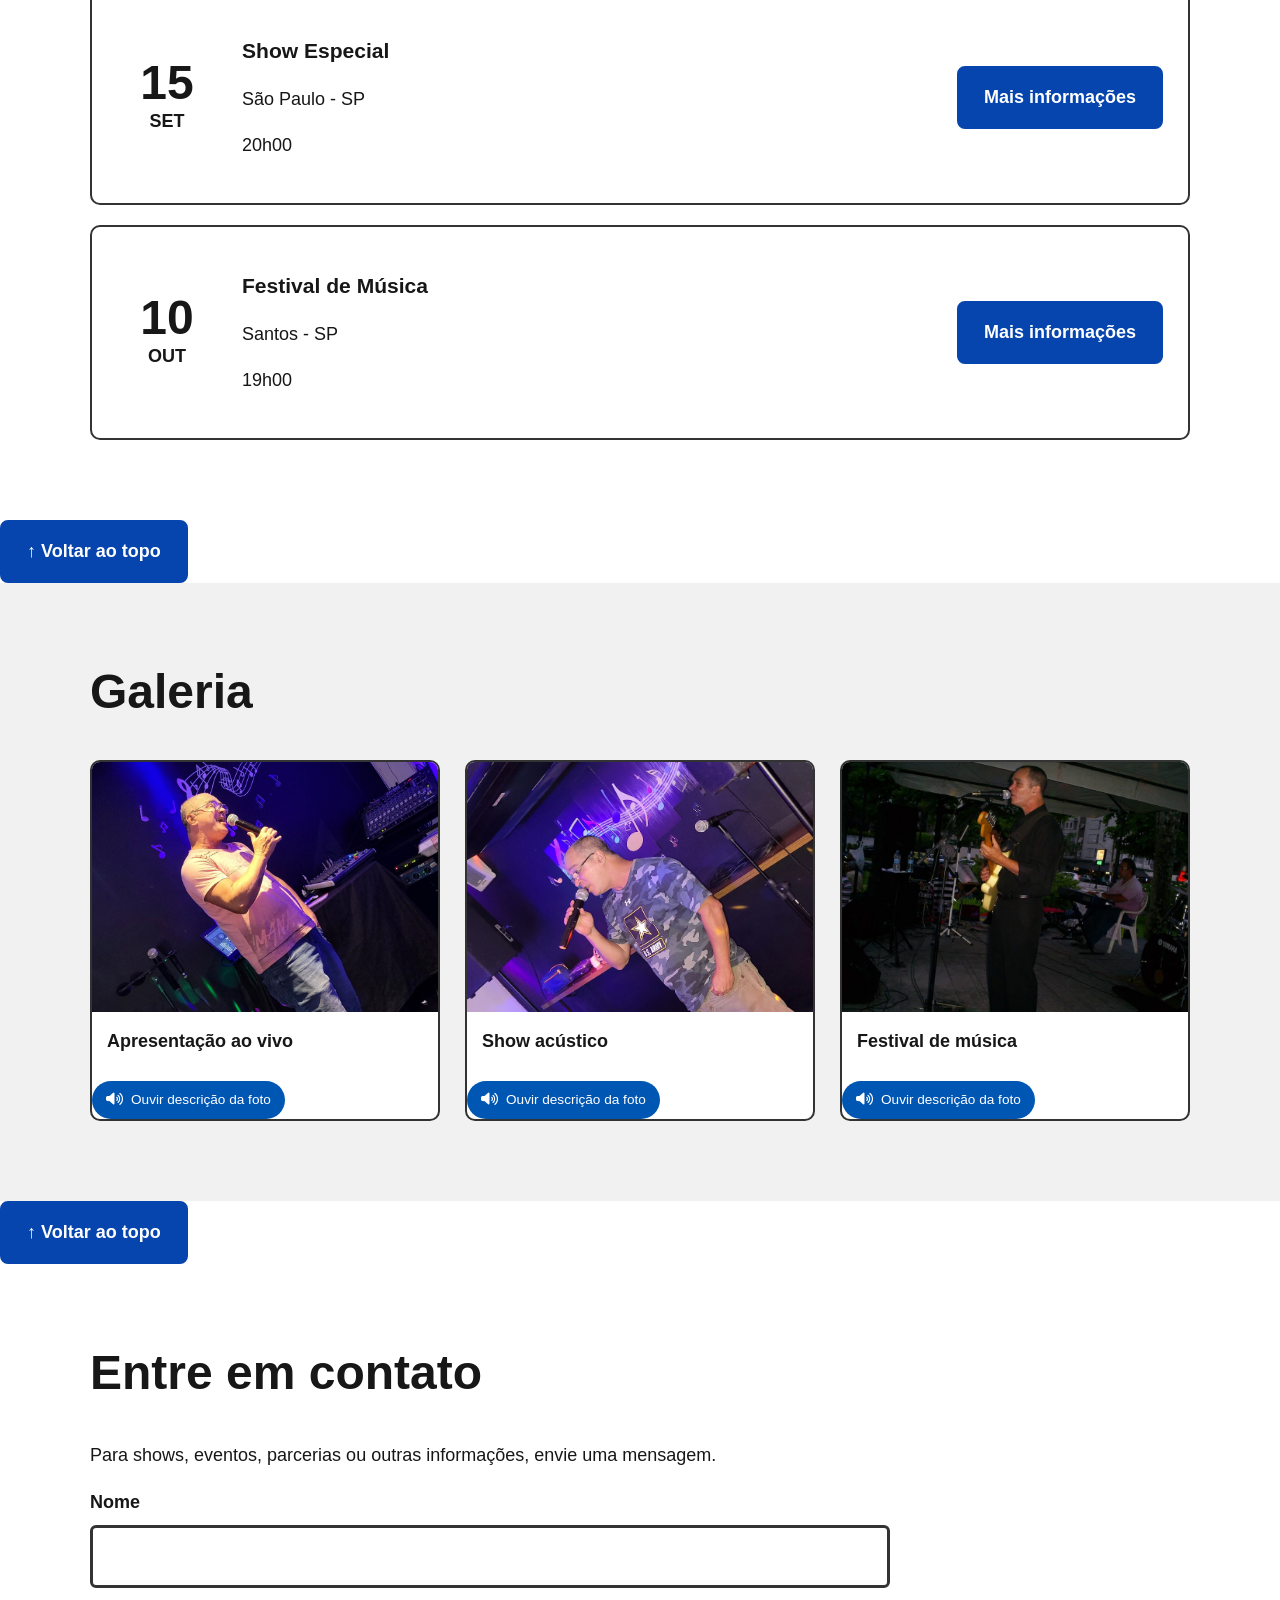
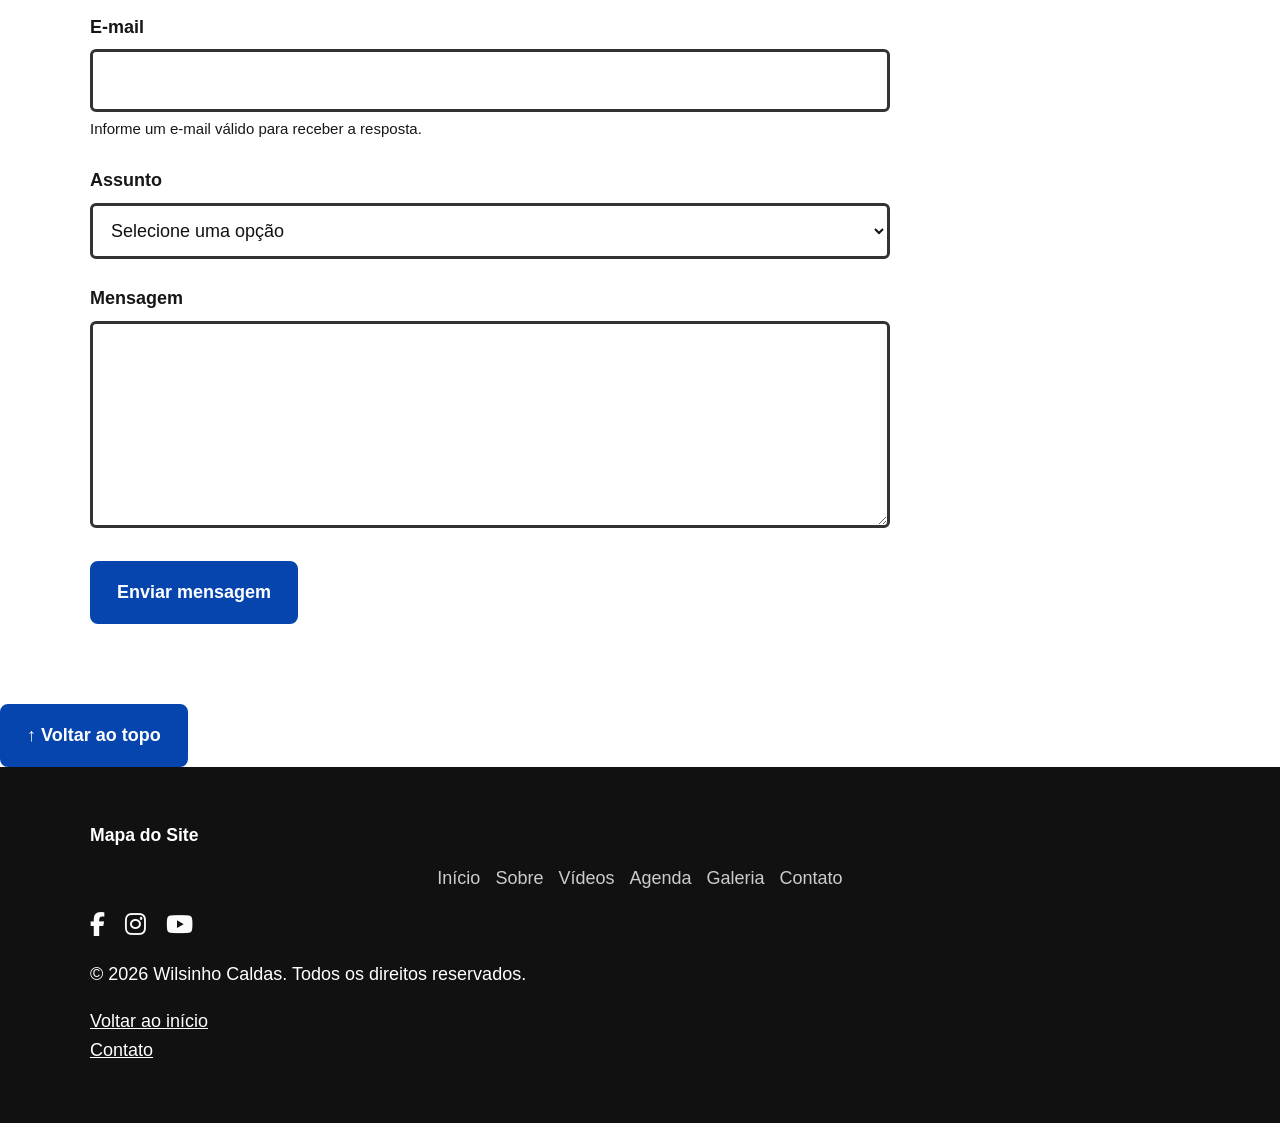
==== commit 34cde477: "Update print statement from 'Hello' to 'Goodbye'" ====
--- a/index.html
+++ b/index.html
@@ -168,16 +168,16 @@
                 <div class="videos-grid">
                     <article class="video-card">
                         <div class="video-container">
-                            <!-- Substitua o ID 'ID_DO_VIDEO_1' pelo ID do vídeo do YouTube -->
+                            <!--YouTube -->
                             <iframe 
-                                src="https://www.youtube.com/watch?v=W_fGcI_fR4o" 
-                                title="PODCAST PODE TUDO - WILSINHO CALDAS #28" 
+                                src="https://www.youtube.com/watch?v=rdpTleOVAuo&t=2277s" 
+                                title="PROGRAMA VOZES QUE BRILHAM CONVIDADO WILSINHO CALDAS" 
                                 frameborder="0" 
                                 allow="accelerometer; autoplay; clipboard-write; encrypted-media; gyroscope; picture-in-picture; web-share" 
                                 allowfullscreen>
                             </iframe>
                         </div>
-                        <h3>PODCAST PODE TUDO - WILSINHO CALDAS #28</h3>
+                        <h3>PROGRAMA VOZES QUE BRILHAM CONVIDADO WILSINHO CALDAS</h3>
                     </article>
 
                     <article class="video-card">
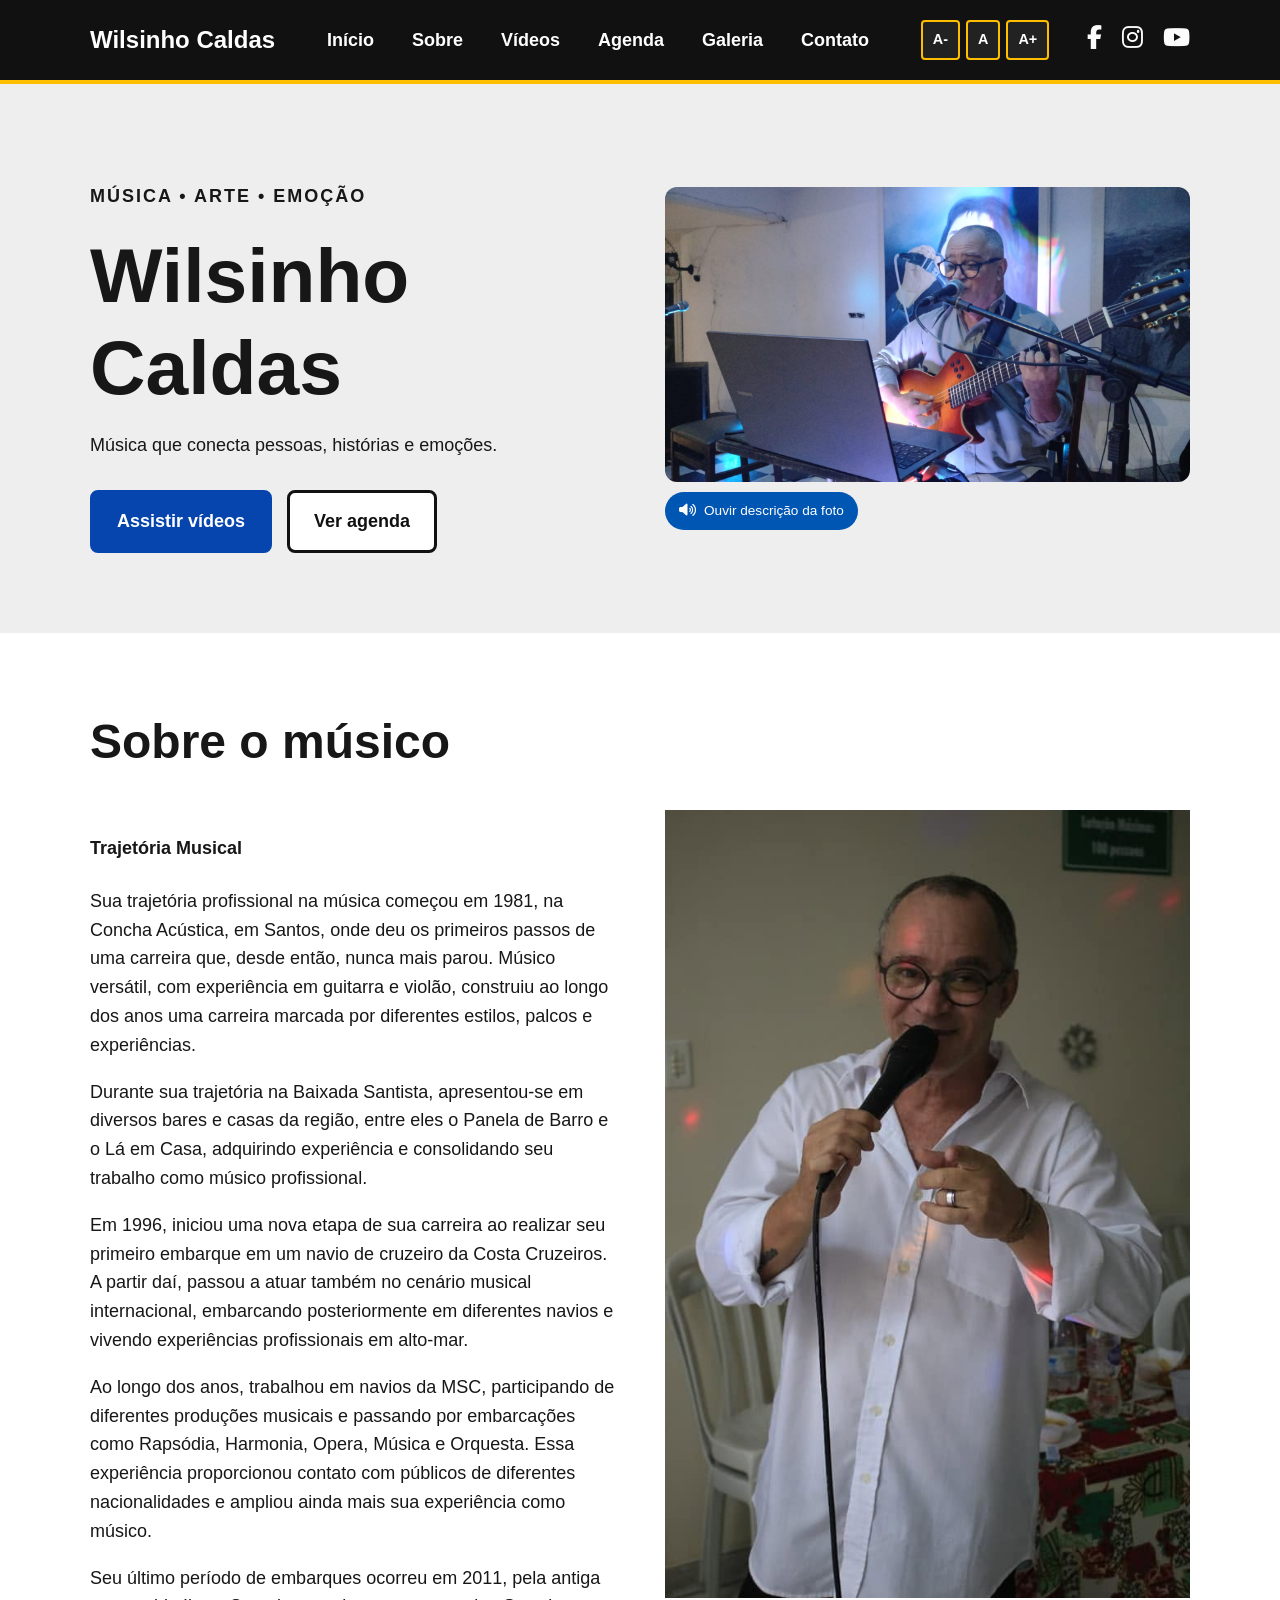
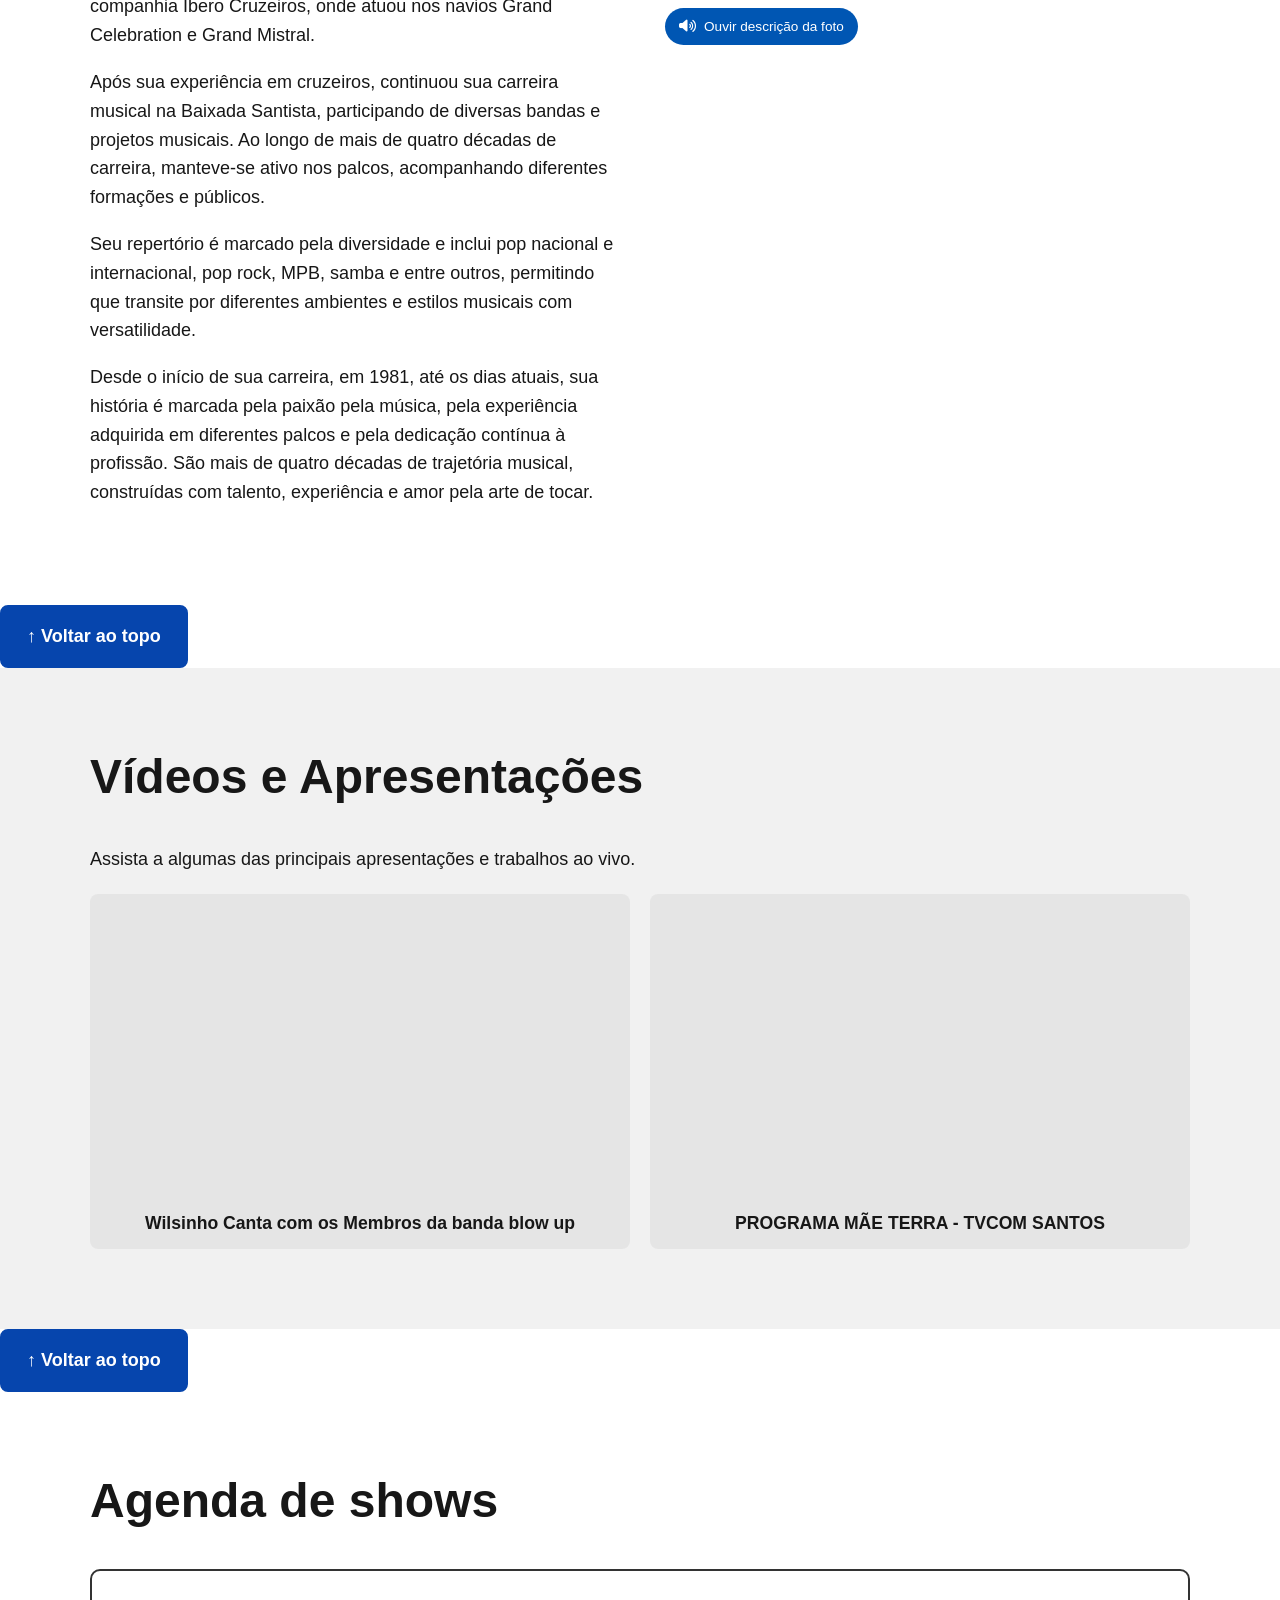
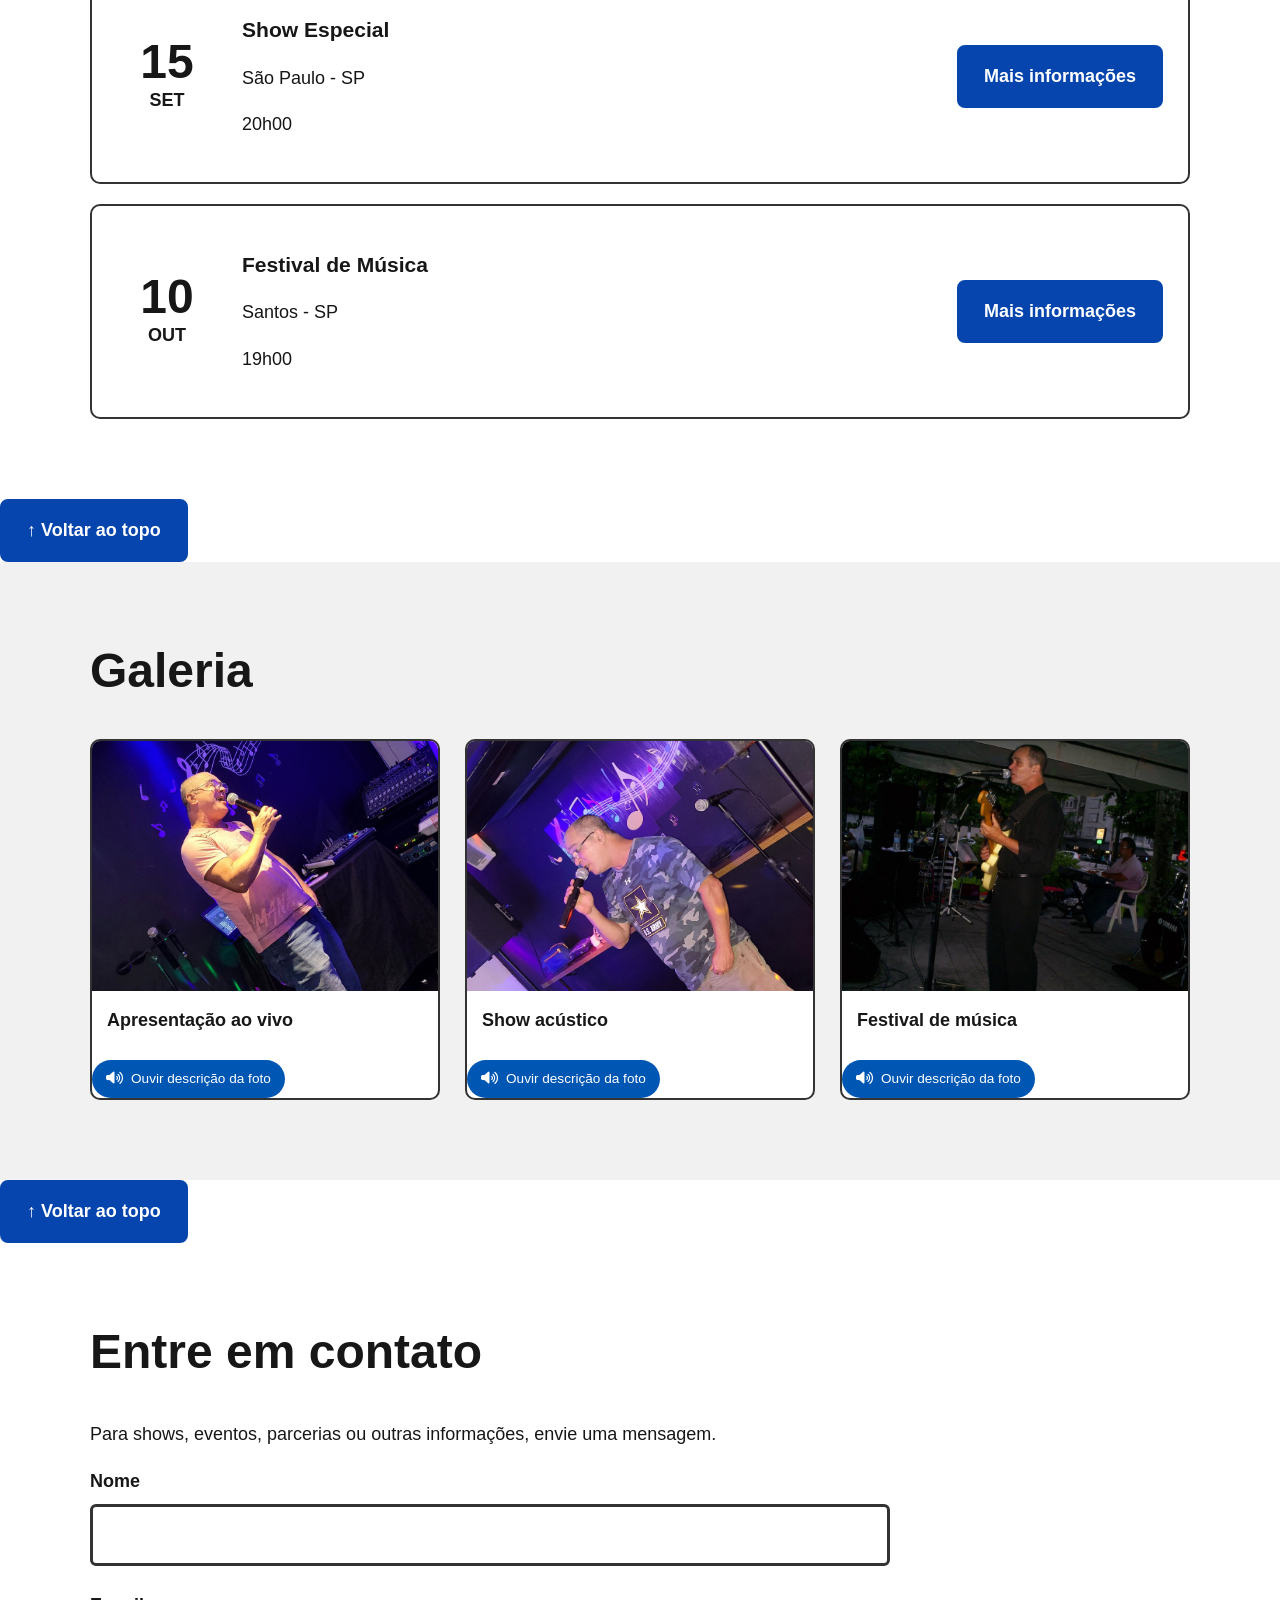
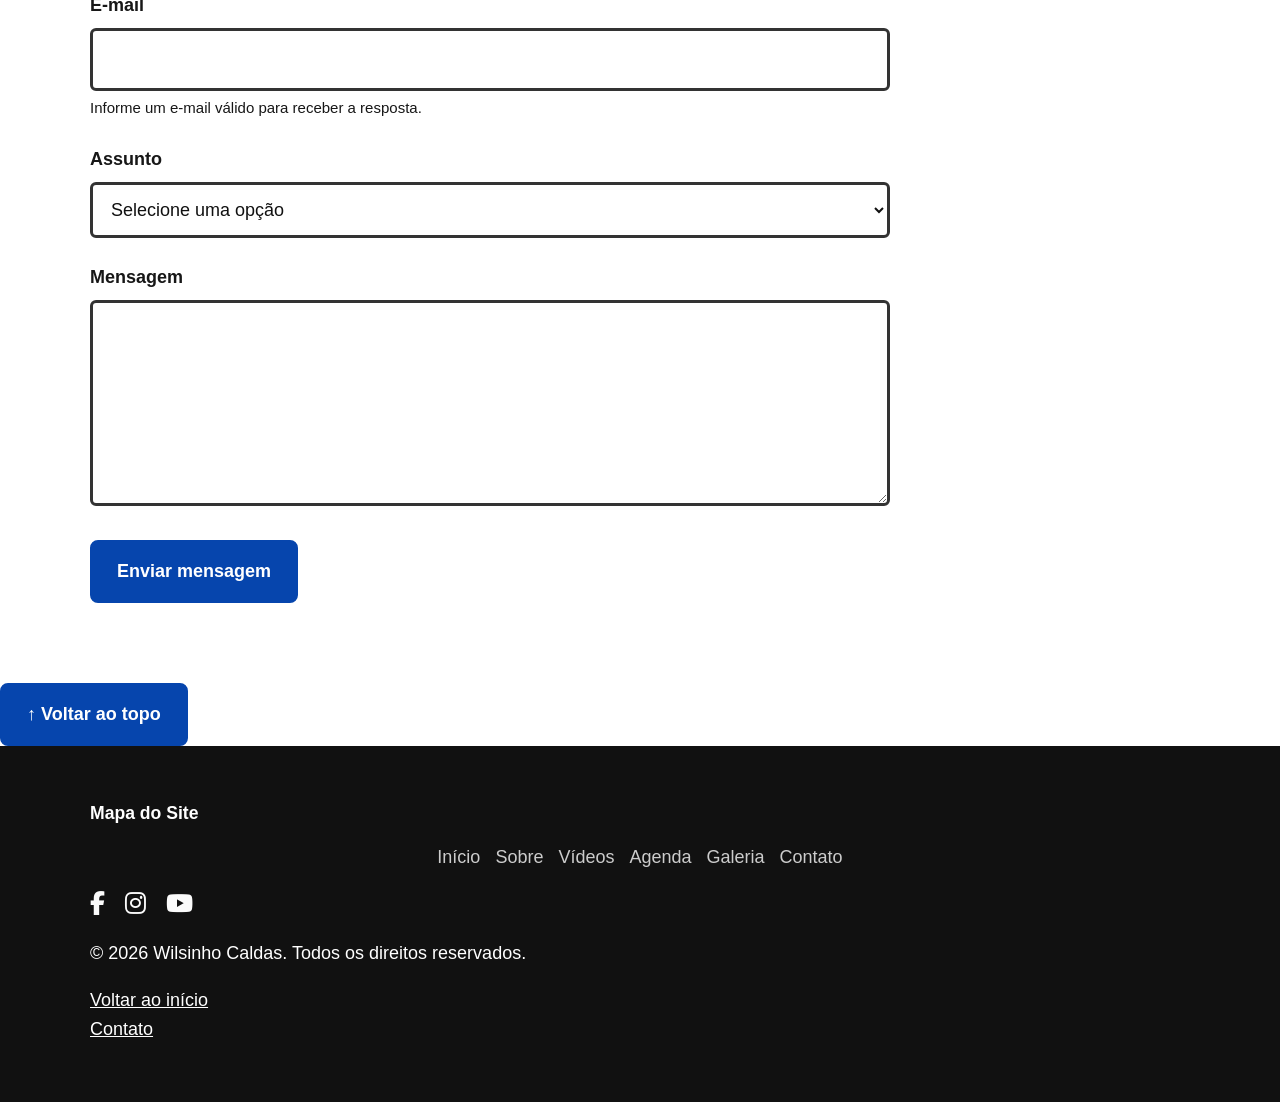
==== commit 94155b01: "Update print statement from 'Hello' to 'Goodbye'" ====
--- a/index.html
+++ b/index.html
@@ -170,14 +170,14 @@
                         <div class="video-container">
                             <!--YouTube -->
                             <iframe 
-                                src="https://www.youtube.com/watch?v=rdpTleOVAuo&t=2277s" 
+                                src="https://www.facebook.com/share/v/1A8JWkDGqF/" 
                                 title="PROGRAMA VOZES QUE BRILHAM CONVIDADO WILSINHO CALDAS" 
                                 frameborder="0" 
                                 allow="accelerometer; autoplay; clipboard-write; encrypted-media; gyroscope; picture-in-picture; web-share" 
                                 allowfullscreen>
                             </iframe>
                         </div>
-                        <h3>PROGRAMA VOZES QUE BRILHAM CONVIDADO WILSINHO CALDAS</h3>
+                        <h3>Wilsinho Canta com os Membros da banda blow up</h3>
                     </article>
 
                     <article class="video-card">
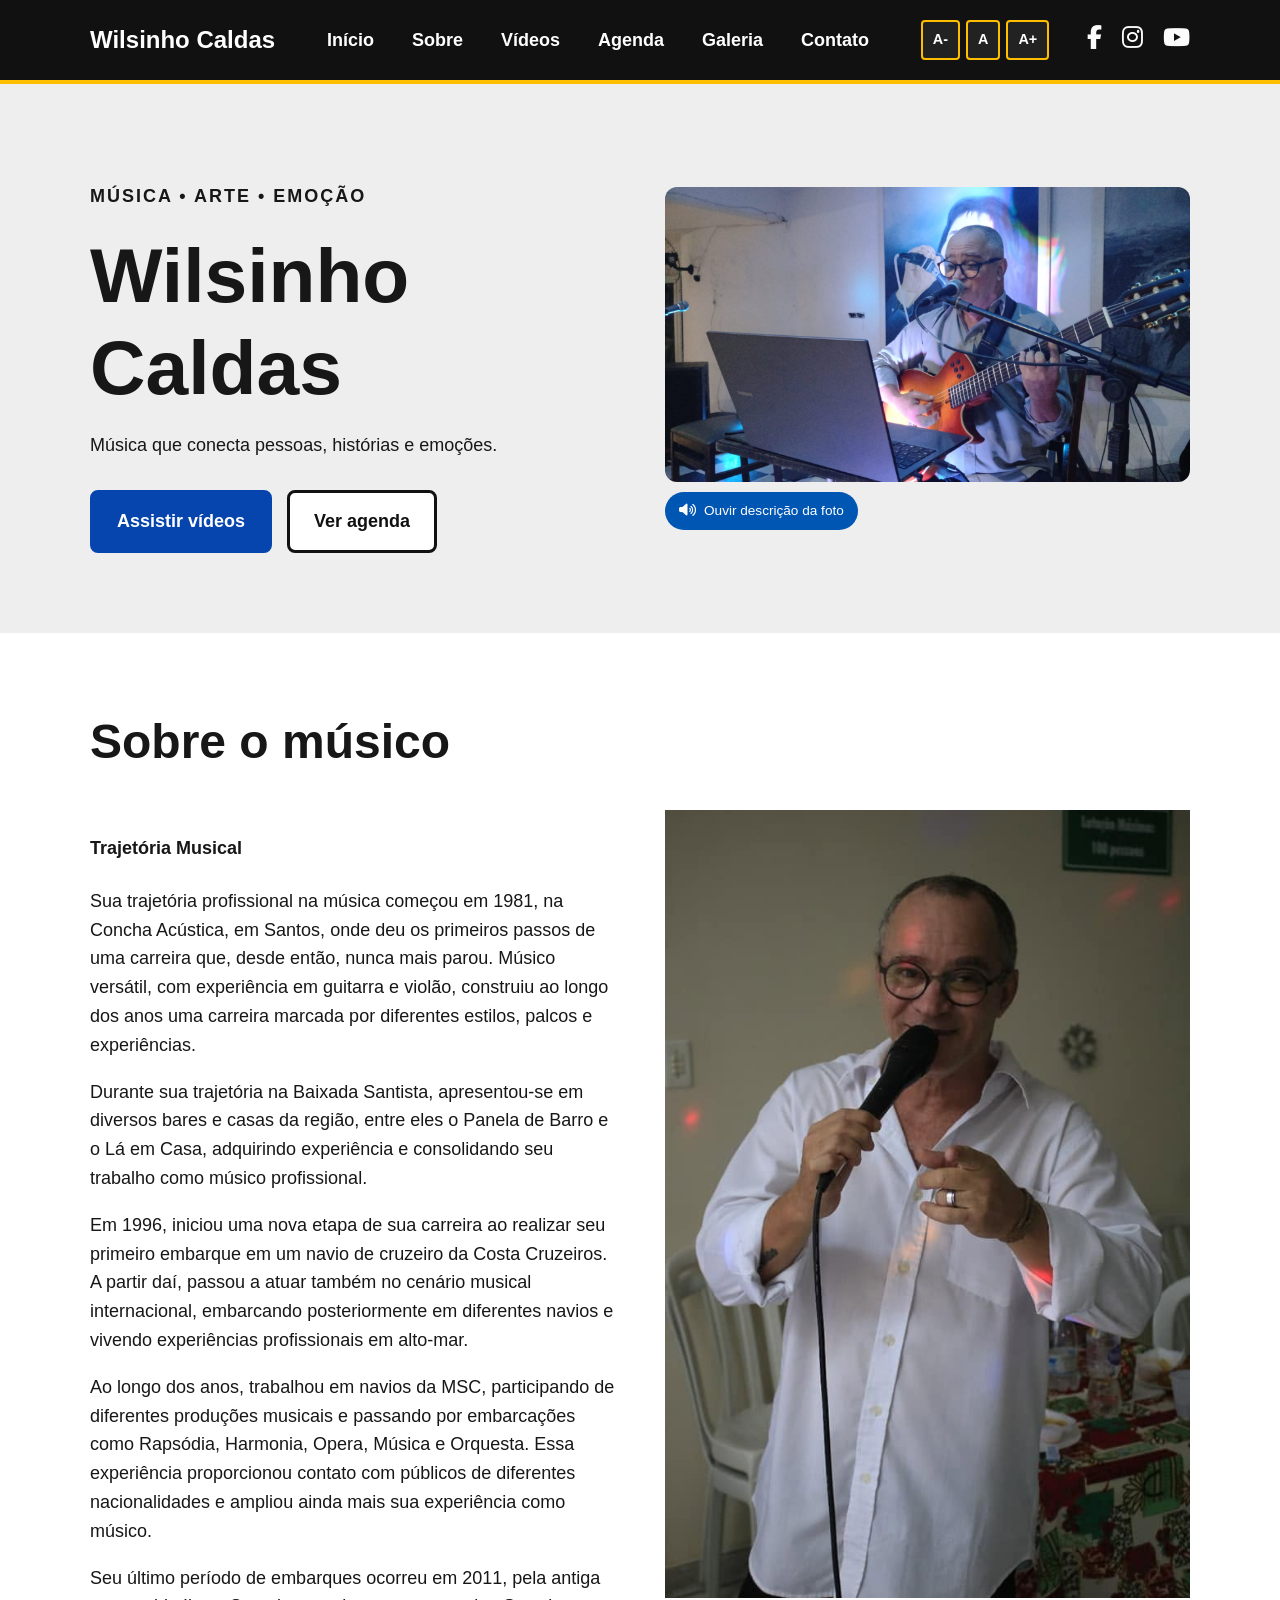
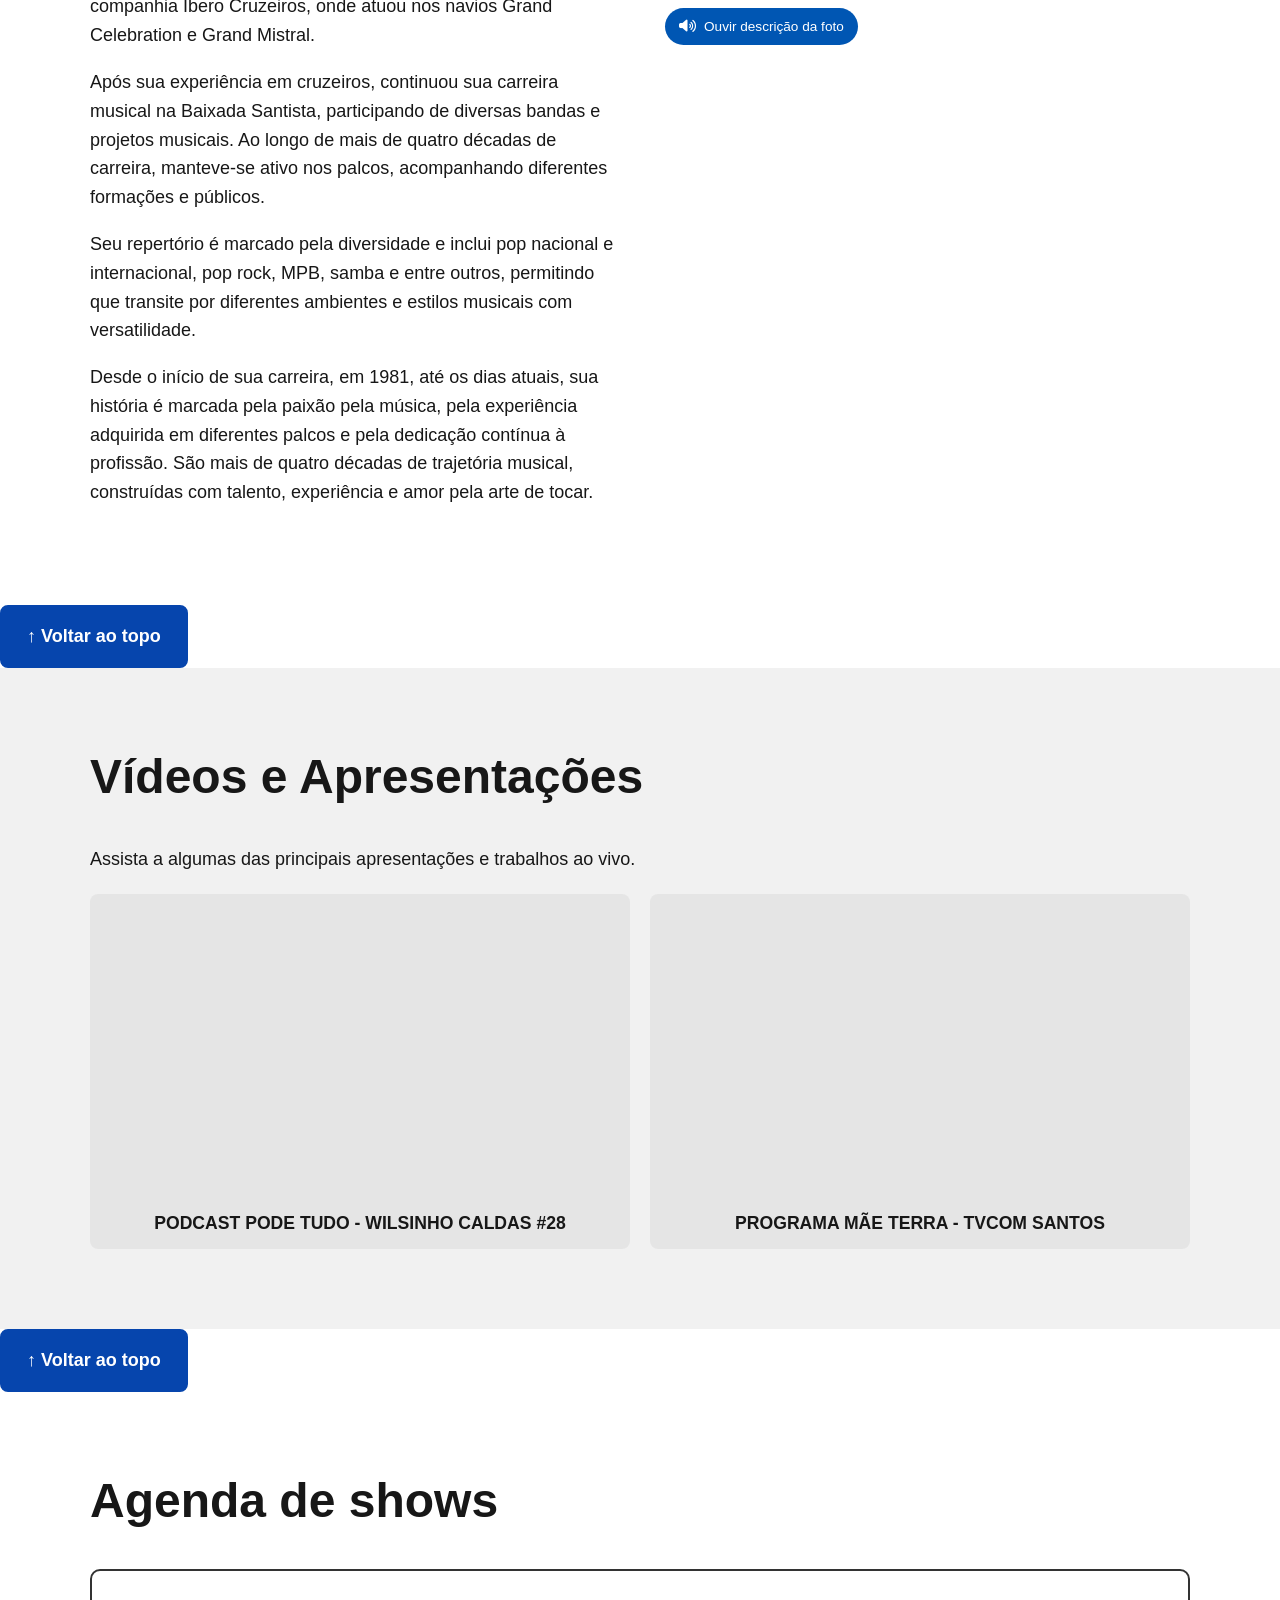
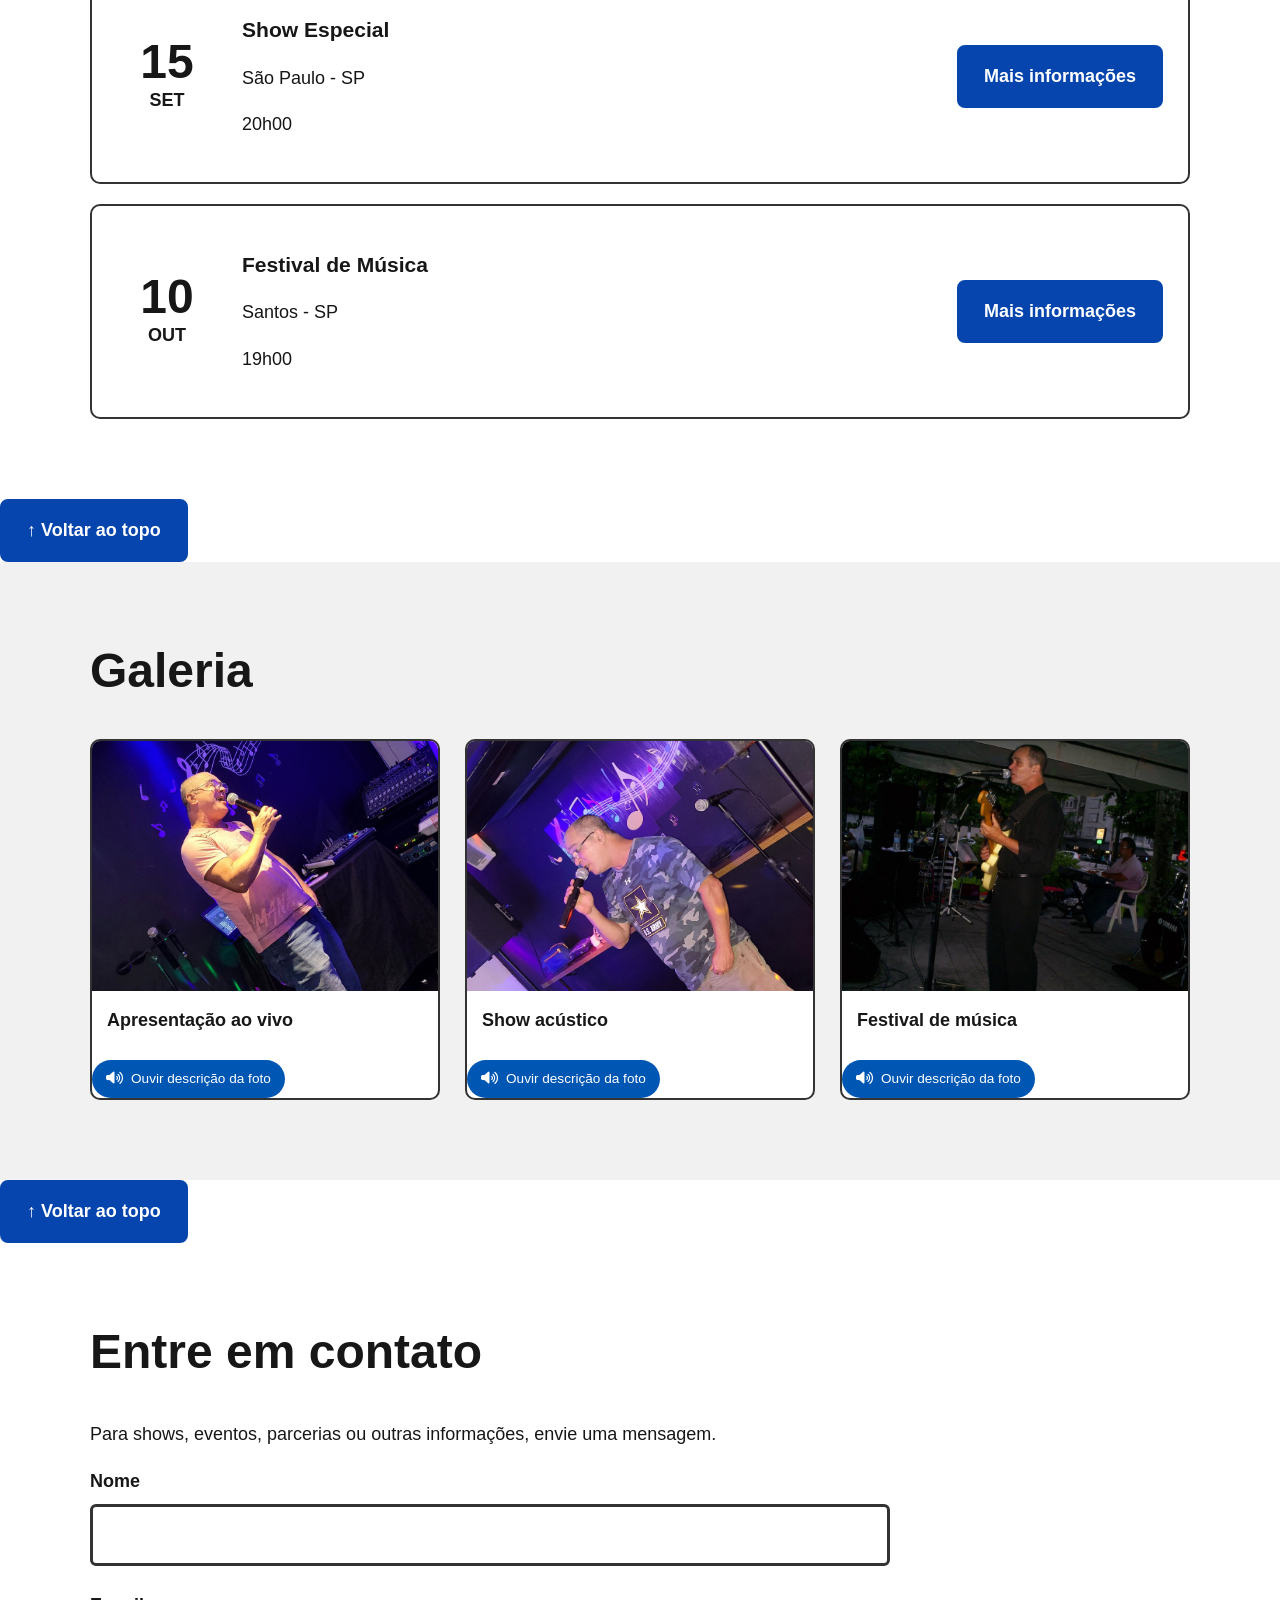
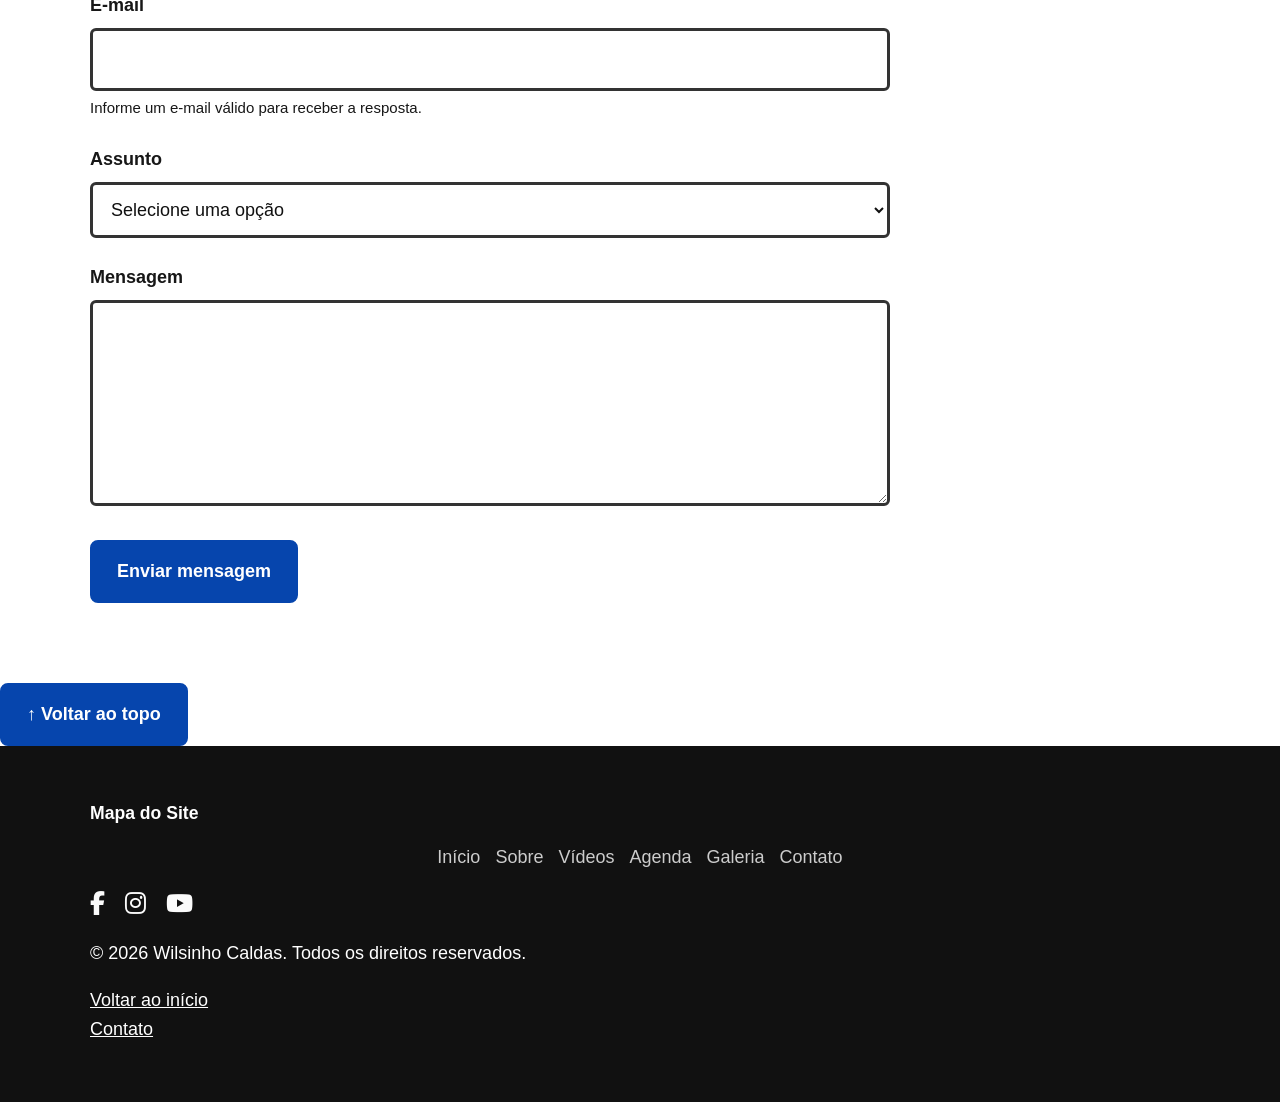
==== commit e4a65e8a: "Update fmt.Println message from 'Hello' to 'Goodbye'" ====
--- a/index.html
+++ b/index.html
@@ -169,15 +169,16 @@
                     <article class="video-card">
                         <div class="video-container">
                             <!--YouTube -->
-                            <iframe 
-                                src="https://www.facebook.com/share/v/1A8JWkDGqF/" 
-                                title="PROGRAMA VOZES QUE BRILHAM CONVIDADO WILSINHO CALDAS" 
-                                frameborder="0" 
-                                allow="accelerometer; autoplay; clipboard-write; encrypted-media; gyroscope; picture-in-picture; web-share" 
-                                allowfullscreen>
-                            </iframe>
+                    <iframe width="560" height="315" 
+                        src="https://www.youtube.com/embed/W_fGcI_fR4o?si=dC8OaFAYymDHGVSO" 
+                        title="YouTube video player" 
+                        frameborder="0" allow="accelerometer; autoplay; clipboard-write; encrypted-media; gyroscope; picture-in-picture; web-share" 
+                        referrerpolicy="strict-origin-when-cross-origin" 
+                        allowfullscreen>
+                        
+                    </iframe>
                         </div>
-                        <h3>Wilsinho Canta com os Membros da banda blow up</h3>
+                        <h3>PODCAST PODE TUDO - WILSINHO CALDAS #28</h3>
                     </article>
 
                     <article class="video-card">
